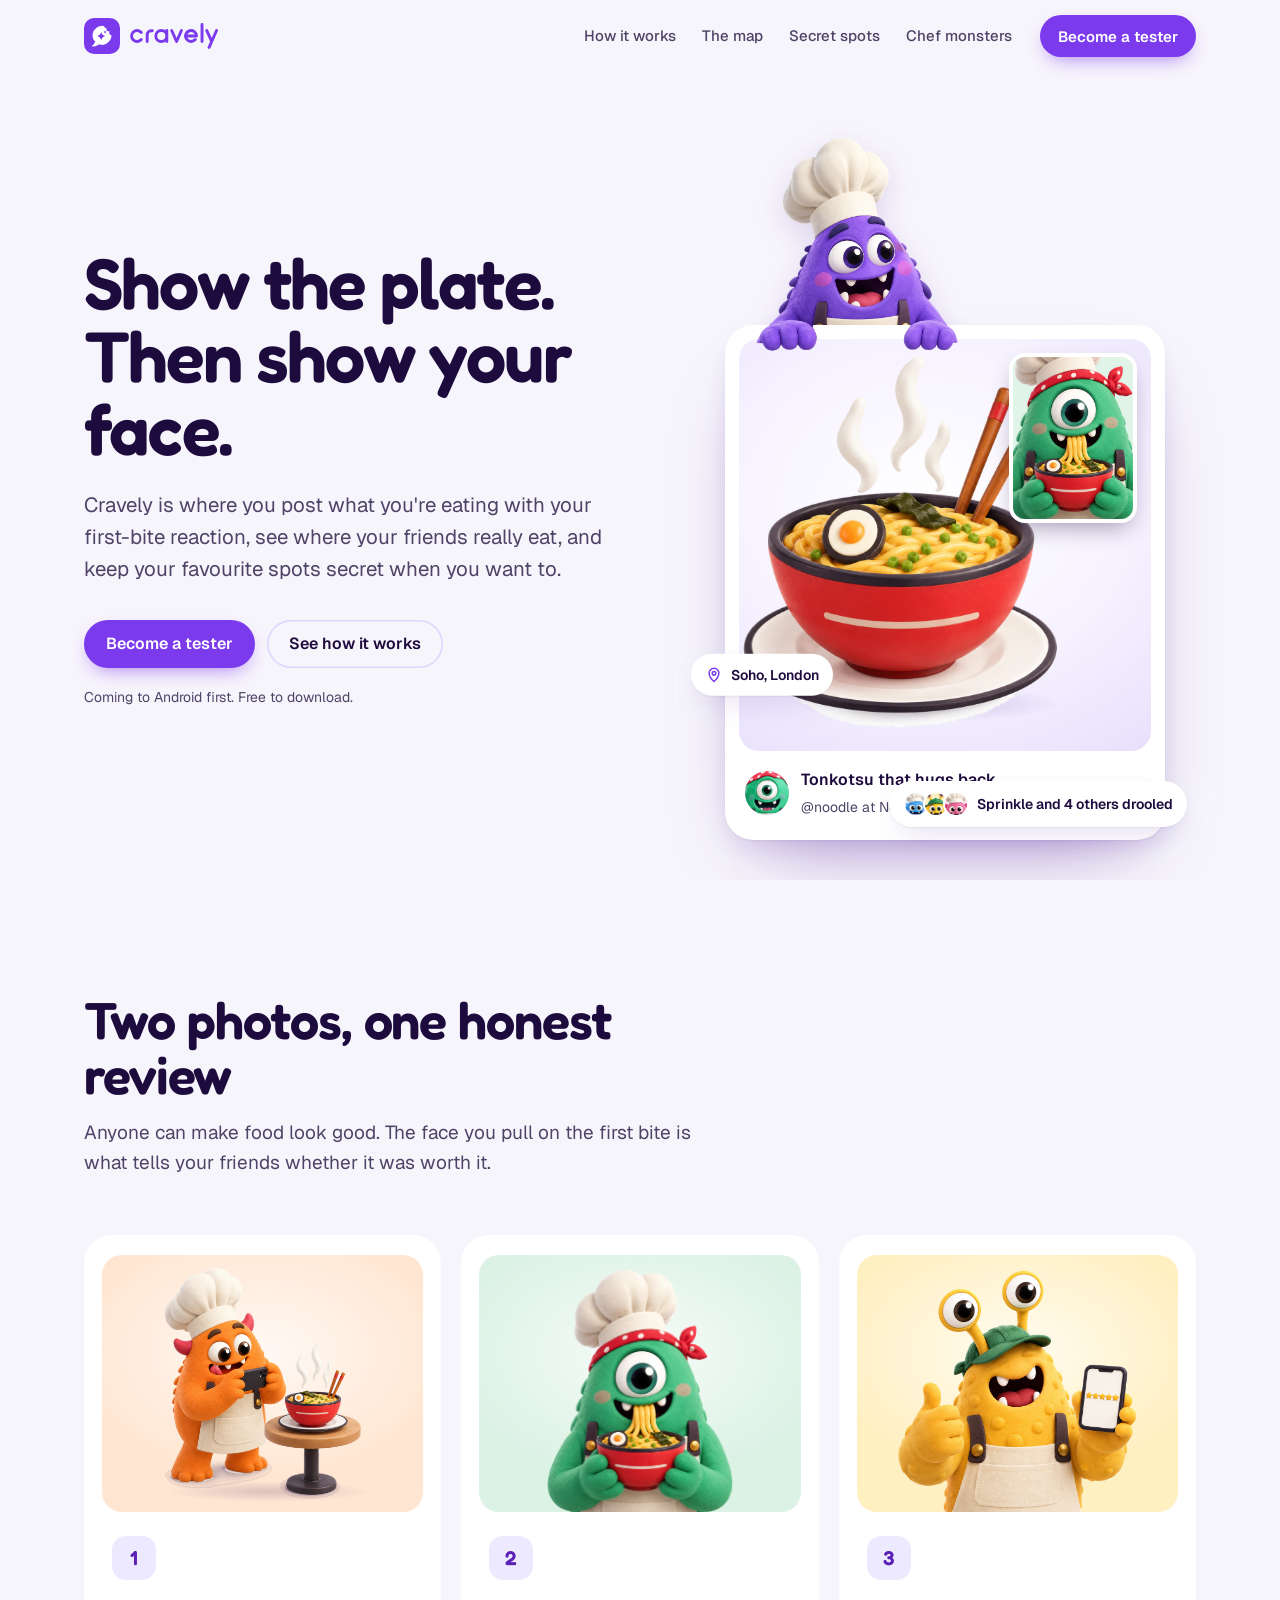
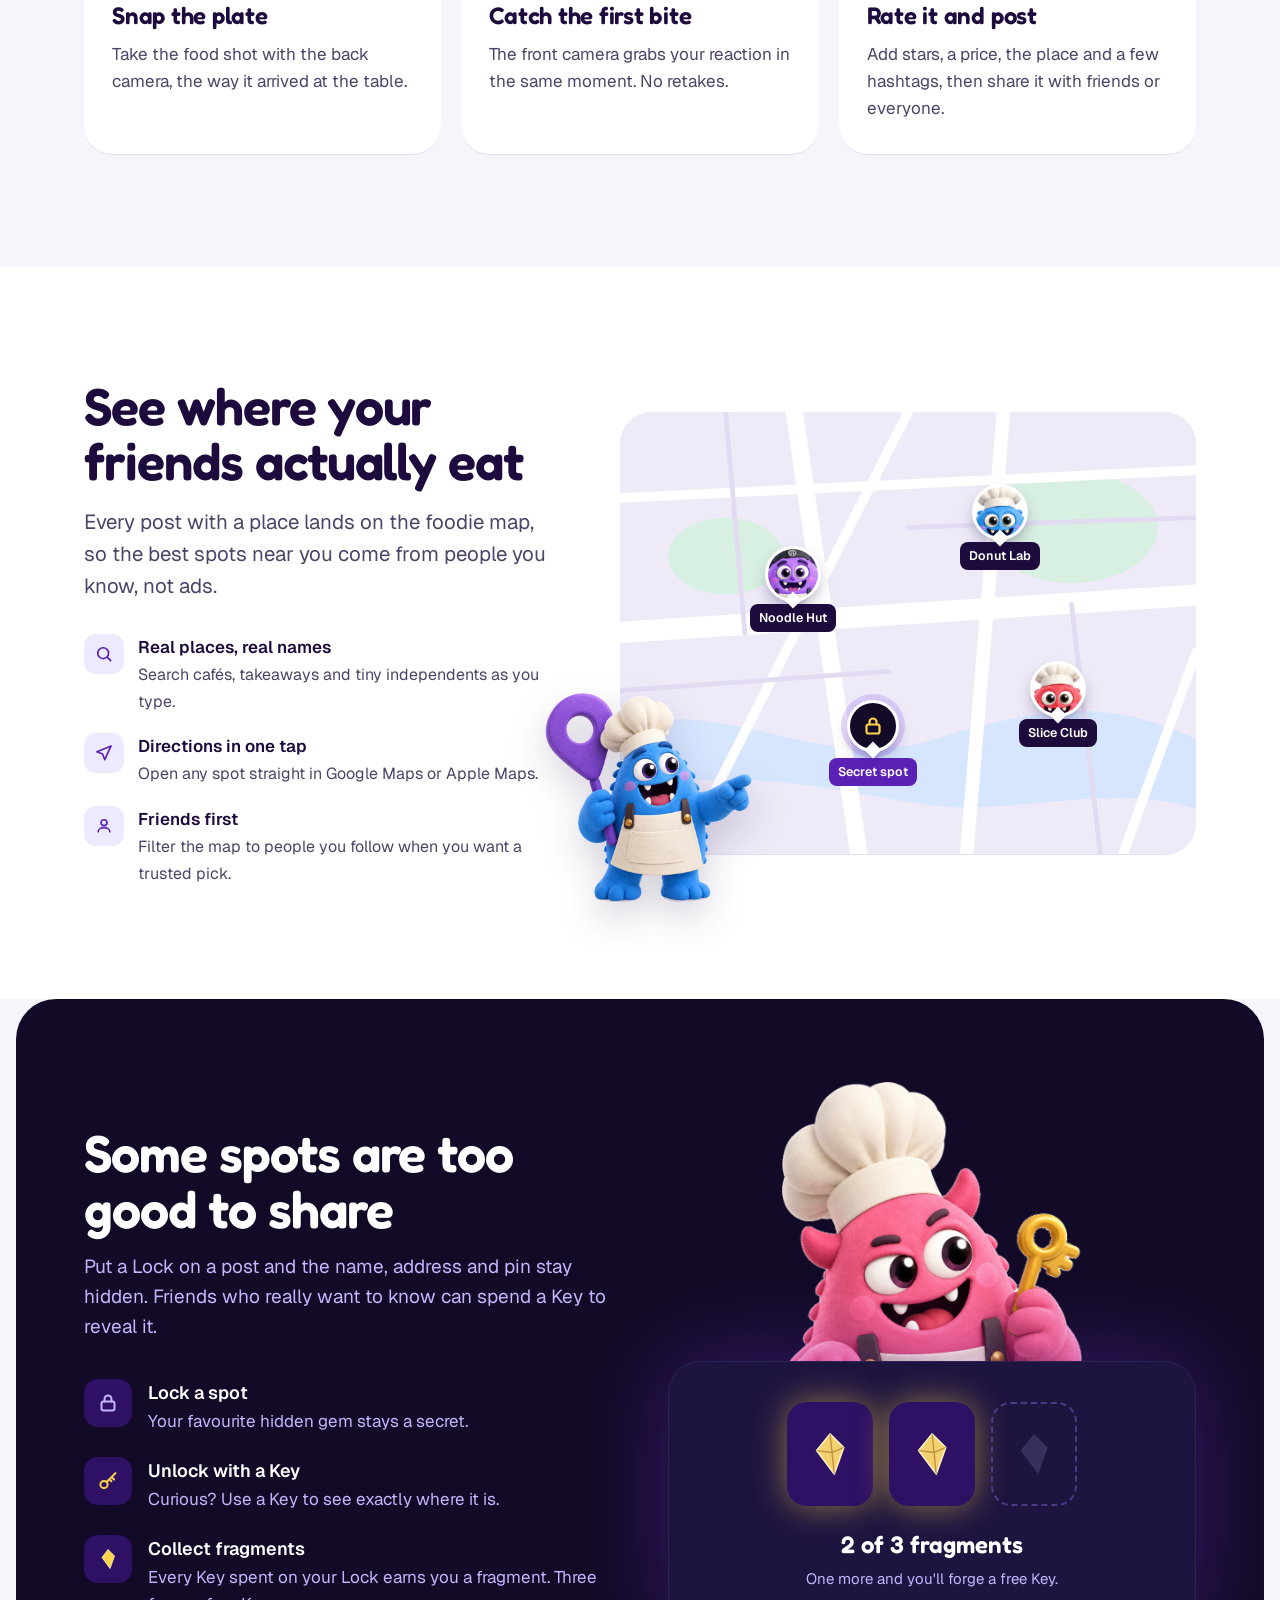
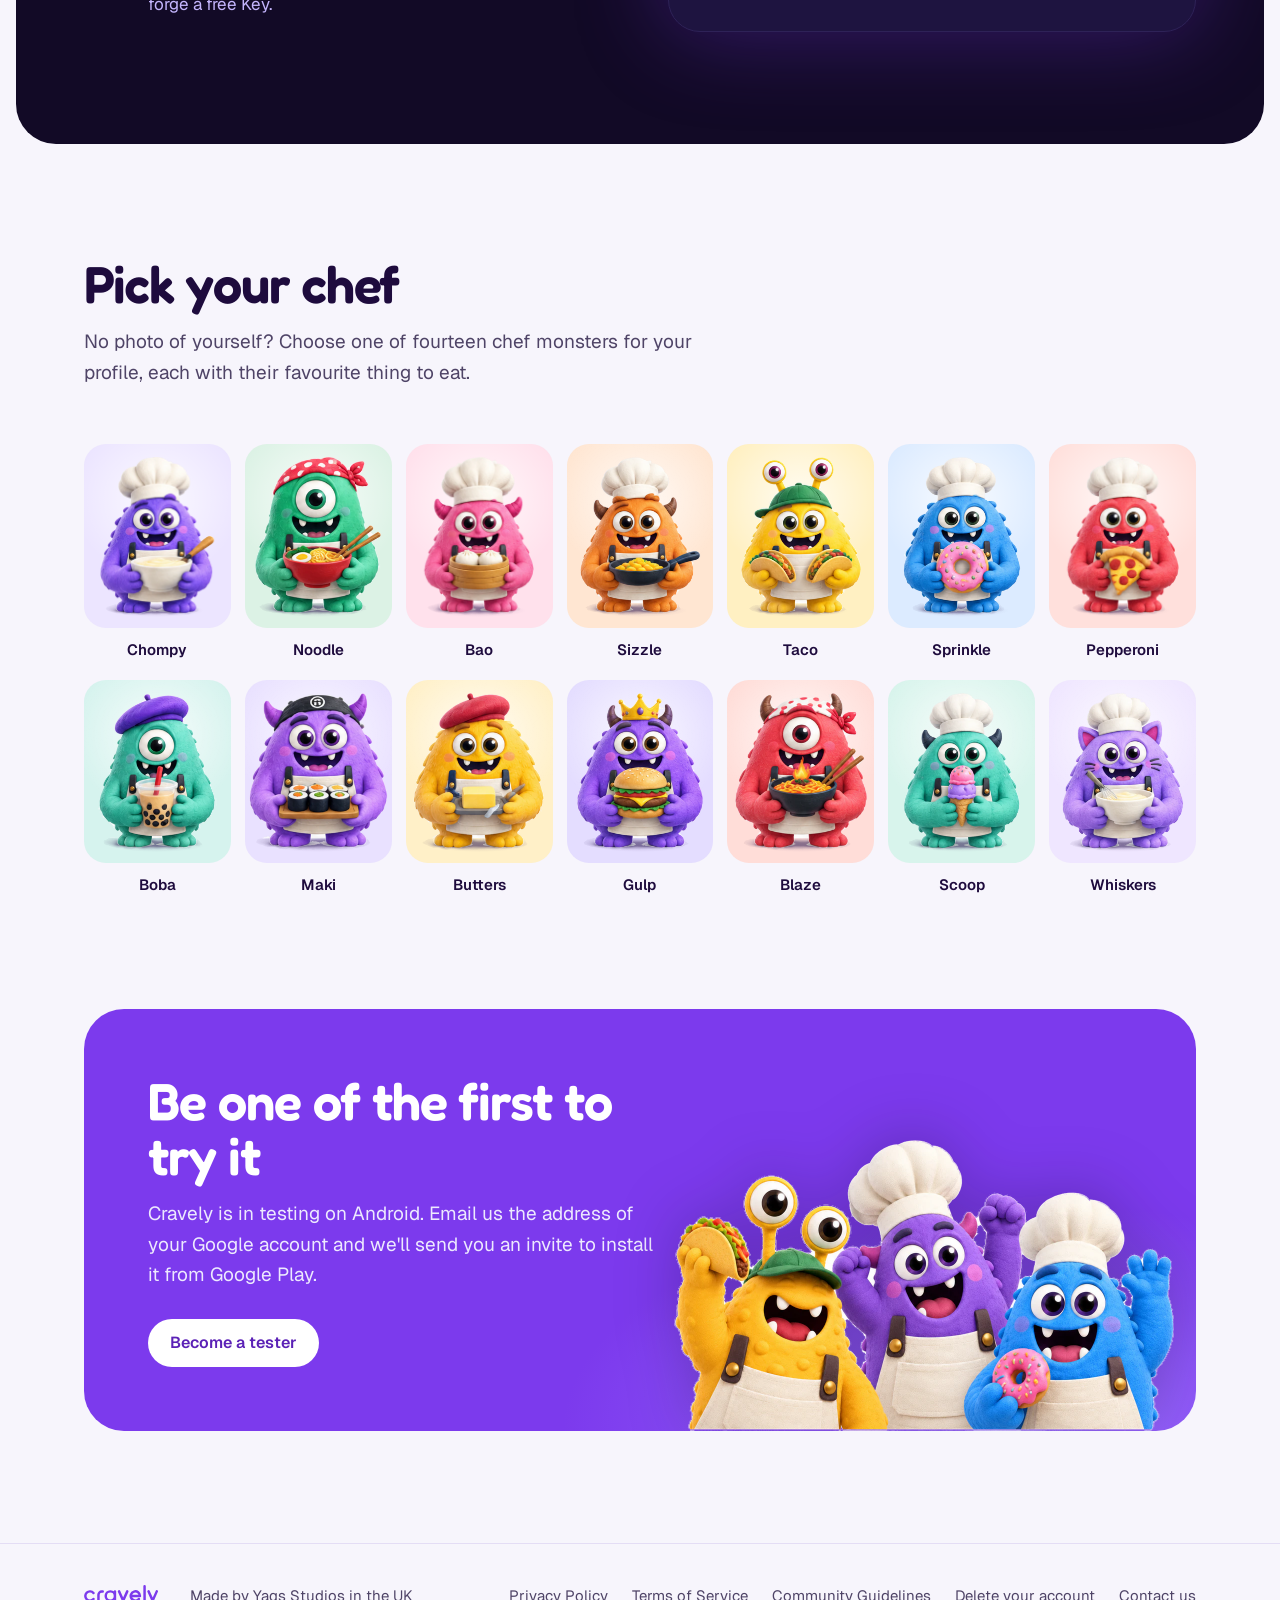
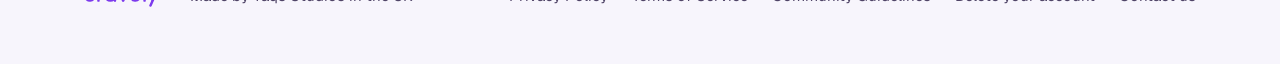
==== index.html @ cc8d902e "Add files via upload" ====
<!doctype html>
<html lang="en">
<head>
<meta charset="utf-8">
<meta name="viewport" content="width=device-width, initial-scale=1">
<title>Cravely: show the plate, then your face</title>
<meta name="description" content="Cravely is a food app for posting what you're eating with your first-bite reaction, finding where your friends really eat, and keeping your favourite spots secret.">
<meta property="og:title" content="Cravely">
<meta property="og:description" content="Show the plate. Then show your face. Coming to Android.">
<meta property="og:image" content="https://getcravely.co.uk/art/og.jpg">
<meta name="theme-color" content="#F7F5FC">
<link rel="icon" href="icon.svg" type="image/svg+xml">
<link rel="preconnect" href="https://fonts.googleapis.com">
<link rel="preconnect" href="https://fonts.gstatic.com" crossorigin>
<link rel="stylesheet" href="https://fonts.googleapis.com/css2?family=Fredoka:wght@500;600&family=Geist:wght@400;500;600&display=swap">
<link rel="stylesheet" href="site.css?v=4">
</head>
<body>
<a class="skip" href="#main">Skip to content</a>

<header class="nav" id="nav">
  <div class="wrap">
    <a class="brand" href="/" aria-label="Cravely home"><img class="mark" src="icon.svg" alt=""><img class="word" src="wordmark.svg" alt="cravely"></a>
    <nav class="nav-links" aria-label="Main">
      <a href="#how">How it works</a>
      <a href="#map">The map</a>
      <a href="#secret">Secret spots</a>
      <a href="#chefs">Chef monsters</a>
    </nav>
    <a class="btn btn-primary btn-sm" href="mailto:cravely.support@gmail.com?subject=I%20want%20to%20test%20Cravely&amp;body=Hi%2C%20I'd%20like%20to%20test%20Cravely%20on%20Android.%20My%20Google%20account%20email%20is%3A%20">Become a tester</a>
  </div>
</header>

<main id="main">
  <section class="hero">
    <div class="wrap">
      <div>
        <h1 class="hero-title"><span class="line"><span>Show the plate.</span></span><span class="line"><span>Then show your face.</span></span></h1>
        <p class="lede hero-in" style="--d:.35s">Cravely is where you post what you're eating with your first-bite reaction, see where your friends really eat, and keep your favourite spots secret when you want to.</p>
        <div class="cta-row hero-in" style="--d:.48s">
          <a class="btn btn-primary" href="mailto:cravely.support@gmail.com?subject=I%20want%20to%20test%20Cravely&amp;body=Hi%2C%20I'd%20like%20to%20test%20Cravely%20on%20Android.%20My%20Google%20account%20email%20is%3A%20">Become a tester</a>
          <a class="btn btn-quiet" href="#how">See how it works</a>
        </div>
        <p class="hero-note hero-in" style="--d:.6s">Coming to Android first. Free to download.</p>
      </div>

      <div class="post-stage">
        <div class="peek-layer back" aria-hidden="true"><img src="art/chompy-peek.webp" width="720" height="757" alt=""></div>
        <figure class="post" style="margin:0" aria-label="An example Cravely post: Noodle's bowl of ramen, with Noodle's first-bite reaction in the corner">
          <div class="post-photo">
            <img class="dish" src="art/ramen.webp" width="897" height="1068" alt="A steaming red bowl of ramen with a soft egg, scallions and chopsticks">
            <div class="reaction"><img src="art/noodle-face.webp" width="420" height="560" alt="Noodle's first-bite reaction: slurping the noodles"></div>
          </div>
          <figcaption class="post-meta">
            <span class="av" style="--tint:#E7DEFD"><img src="art/heads/noodle.webp" width="240" height="240" alt=""></span>
            <div><b>Tonkotsu that hugs back</b><span>@noodle at Noodle Hut</span></div>
            <span class="stars" aria-label="Rated 5 out of 5"><svg viewBox="0 0 24 24" aria-hidden="true"><path fill="currentColor" d="M12 3.5l2.6 5.4 5.9.8-4.3 4.1 1 5.9L12 17l-5.2 2.7 1-5.9-4.3-4.1 5.9-.8z"/></svg><svg viewBox="0 0 24 24" aria-hidden="true"><path fill="currentColor" d="M12 3.5l2.6 5.4 5.9.8-4.3 4.1 1 5.9L12 17l-5.2 2.7 1-5.9-4.3-4.1 5.9-.8z"/></svg><svg viewBox="0 0 24 24" aria-hidden="true"><path fill="currentColor" d="M12 3.5l2.6 5.4 5.9.8-4.3 4.1 1 5.9L12 17l-5.2 2.7 1-5.9-4.3-4.1 5.9-.8z"/></svg><svg viewBox="0 0 24 24" aria-hidden="true"><path fill="currentColor" d="M12 3.5l2.6 5.4 5.9.8-4.3 4.1 1 5.9L12 17l-5.2 2.7 1-5.9-4.3-4.1 5.9-.8z"/></svg><svg viewBox="0 0 24 24" aria-hidden="true"><path fill="currentColor" d="M12 3.5l2.6 5.4 5.9.8-4.3 4.1 1 5.9L12 17l-5.2 2.7 1-5.9-4.3-4.1 5.9-.8z"/></svg></span>
          </figcaption>
        </figure>
        <div class="peek-layer front" aria-hidden="true"><img src="art/chompy-hands.webp" width="720" height="757" alt=""></div>
        <span class="chip place" aria-hidden="true" data-parallax="-0.12"><svg viewBox="0 0 24 24" fill="none" stroke="currentColor" stroke-width="2" stroke-linecap="round" stroke-linejoin="round"><path d="M12 21s-6.5-5.6-6.5-11a6.5 6.5 0 0 1 13 0c0 5.4-6.5 11-6.5 11z"/><circle cx="12" cy="10" r="2.4"/></svg>Soho, London</span>
        <span class="chip reacts" aria-hidden="true" data-parallax="-0.09"><span class="dot" style="--tint:#DCEBFF"><img src="art/heads/sprinkle.webp" alt=""></span><span class="dot" style="--tint:#FFF1C9"><img src="art/heads/taco.webp" alt=""></span><span class="dot" style="--tint:#FFE1EC"><img src="art/heads/bao.webp" alt=""></span>Sprinkle and 4 others drooled</span>
      </div>
    </div>
  </section>

  <section id="how">
    <div class="wrap">
      <div class="section-head" data-reveal>
        <h2>Two photos, one honest review</h2>
        <p>Anyone can make food look good. The face you pull on the first bite is what tells your friends whether it was worth it.</p>
      </div>
      <ol class="steps" data-stagger>
        <li class="step"><div class="art fit" style="--tint:#FFE6D2"><img src="art/sizzle-photo.webp" width="760" height="892" alt="Sizzle taking a photo of a bowl of ramen on a little table" loading="lazy"></div><span class="num">1</span><h3>Snap the plate</h3><p>Take the food shot with the back camera, the way it arrived at the table.</p></li>
        <li class="step"><div class="art base" style="--tint:#DCF2E5"><img src="art/noodle-slurp.webp" width="760" height="989" alt="Noodle slurping noodles straight from the bowl" loading="lazy"></div><span class="num">2</span><h3>Catch the first bite</h3><p>The front camera grabs your reaction in the same moment. No retakes.</p></li>
        <li class="step"><div class="art base" style="--tint:#FFF0C2"><img src="art/taco-thumbs.webp" width="820" height="827" alt="Taco giving a thumbs up and holding a phone showing five stars" loading="lazy"></div><span class="num">3</span><h3>Rate it and post</h3><p>Add stars, a price, the place and a few hashtags, then share it with friends or everyone.</p></li>
      </ol>
    </div>
  </section>

  <section class="map-sec" id="map">
    <div class="wrap">
      <div>
        <h2 data-reveal>See where your friends actually eat</h2>
        <p class="lede" style="margin-top:18px" data-reveal>Every post with a place lands on the foodie map, so the best spots near you come from people you know, not ads.</p>
        <ul class="feature-list" data-stagger>
          <li><span class="ic"><svg viewBox="0 0 24 24" fill="none" stroke="currentColor" stroke-width="2" stroke-linecap="round" stroke-linejoin="round" aria-hidden="true"><circle cx="11" cy="11" r="6.5"/><path d="m20 20-4.2-4.2"/></svg></span><div><b>Real places, real names</b><span>Search cafés, takeaways and tiny independents as you type.</span></div></li>
          <li><span class="ic"><svg viewBox="0 0 24 24" fill="none" stroke="currentColor" stroke-width="2" stroke-linecap="round" stroke-linejoin="round" aria-hidden="true"><path d="M20.5 3.5 3.5 10.6l6.8 2.6 2.6 6.8z"/></svg></span><div><b>Directions in one tap</b><span>Open any spot straight in Google Maps or Apple Maps.</span></div></li>
          <li><span class="ic"><svg viewBox="0 0 24 24" fill="none" stroke="currentColor" stroke-width="2" stroke-linecap="round" stroke-linejoin="round" aria-hidden="true"><path d="M5 19c0-3 3-5 7-5s7 2 7 5"/><circle cx="12" cy="8" r="3.5"/></svg></span><div><b>Friends first</b><span>Filter the map to people you follow when you want a trusted pick.</span></div></li>
        </ul>
      </div>
      <div class="map-wrap" data-reveal="zoom">
        <img class="map-guide" src="art/sprinkle-pin.webp" width="640" height="646" alt="" aria-hidden="true" loading="lazy">
        <div class="map-card" role="img" aria-label="A map of central London with friends' food spots pinned on it, one of them locked">
        <svg class="map" viewBox="0 0 600 460" aria-hidden="true">
          <rect width="600" height="460" fill="#EEEAF8"/>
          <path d="M-20 330 C120 290 200 380 330 340 S520 300 620 350 L620 420 C520 380 420 420 330 410 S120 360 -20 400Z" fill="#D7E6FF"/>
          <ellipse cx="470" cy="120" rx="90" ry="58" fill="#D8F0E2"/>
          <ellipse cx="110" cy="150" rx="60" ry="40" fill="#D8F0E2"/>
          <g fill="none" stroke="#FFFFFF" stroke-linecap="round">
            <path d="M-10 230 L610 190" stroke-width="22"/><path d="M180 -10 L250 470" stroke-width="18"/><path d="M400 -10 L360 470" stroke-width="14"/>
            <path d="M-10 90 L610 60" stroke-width="10"/><path d="M60 470 L300 0" stroke-width="10"/><path d="M520 470 L600 250" stroke-width="10"/>
          </g>
          <g fill="none" stroke="#E2DBF2" stroke-width="5" stroke-linecap="round">
            <path d="M0 290 L280 270"/><path d="M300 120 L600 110"/><path d="M110 0 L130 230"/><path d="M470 200 L500 460"/>
          </g>
        </svg>
        <div class="pin" style="left:30%;top:44%"><img src="art/heads/maki.webp" alt=""><span class="tag">Noodle Hut</span></div>
        <div class="pin" style="left:66%;top:30%"><img src="art/heads/sprinkle.webp" alt=""><span class="tag">Donut Lab</span></div>
        <div class="pin" style="left:76%;top:70%"><img src="art/heads/pepperoni.webp" alt=""><span class="tag">Slice Club</span></div>
        <div class="pin locked" style="left:44%;top:78%"><span class="lockdot"><svg viewBox="0 0 24 24" fill="none" stroke="currentColor" stroke-width="2.2" stroke-linecap="round" stroke-linejoin="round" aria-hidden="true"><rect x="5.5" y="10.5" width="13" height="9" rx="2"/><path d="M8.5 10.5V8a3.5 3.5 0 0 1 7 0v2.5"/></svg></span><span class="tag">Secret spot</span></div>
      </div>
      </div>
    </div>
  </section>

  <section class="vault" id="secret" data-band>
    <div class="wrap">
      <div>
        <div class="section-head" style="margin-bottom:36px" data-reveal>
          <h2>Some spots are too good to share</h2>
          <p>Put a Lock on a post and the name, address and pin stay hidden. Friends who really want to know can spend a Key to reveal it.</p>
        </div>
        <ul class="vault-facts" data-stagger>
          <li><span class="ic"><svg viewBox="0 0 24 24" fill="none" stroke="currentColor" stroke-width="2" stroke-linecap="round" stroke-linejoin="round" aria-hidden="true"><rect x="5.5" y="10.5" width="13" height="9" rx="2"/><path d="M8.5 10.5V8a3.5 3.5 0 0 1 7 0v2.5"/></svg></span><div><b>Lock a spot</b><span>Your favourite hidden gem stays a secret.</span></div></li>
          <li><span class="ic key"><svg viewBox="0 0 24 24" fill="none" stroke="currentColor" stroke-width="2" stroke-linecap="round" stroke-linejoin="round" aria-hidden="true"><circle cx="8" cy="15.5" r="3.6"/><path d="M10.6 13 19.5 4.1M15.6 8l2.6 2.6M13.4 10.2l2 2"/></svg></span><div><b>Unlock with a Key</b><span>Curious? Use a Key to see exactly where it is.</span></div></li>
          <li><span class="ic key"><svg viewBox="0 0 24 24" aria-hidden="true"><path d="M12 2.5 18.5 9 14 21.5 6 10.5Z" fill="#FCD34D" stroke="#FFF3C4" stroke-width=".8"/></svg></span><div><b>Collect fragments</b><span>Every Key spent on your Lock earns you a fragment. Three forge a free Key.</span></div></li>
        </ul>
      </div>
      <div class="forge-wrap" data-reveal="zoom">
        <img class="forge-peek" src="art/bao-key.webp" width="680" height="691" alt="" aria-hidden="true" loading="lazy">
        <div class="forge" aria-label="Key forge: two of three fragments collected">
        <div class="shards" aria-hidden="true">
          <span class="shard on"><svg viewBox="0 0 24 24"><path d="M12 1.5 19.2 8.6 14.2 22.5 5 10.2Z" fill="#F4D06F" stroke="#FFF3C4" stroke-width=".8" stroke-linejoin="round"/><path d="M12 1.5 13.1 11.2 14.2 22.5M5 10.2l8.1 1 6.1-2.6" fill="none" stroke="rgba(120,72,10,.45)" stroke-width=".7"/></svg></span>
          <span class="shard on"><svg viewBox="0 0 24 24"><path d="M12 1.5 19.2 8.6 14.2 22.5 5 10.2Z" fill="#F4D06F" stroke="#FFF3C4" stroke-width=".8" stroke-linejoin="round"/><path d="M12 1.5 13.1 11.2 14.2 22.5M5 10.2l8.1 1 6.1-2.6" fill="none" stroke="rgba(120,72,10,.45)" stroke-width=".7"/></svg></span>
          <span class="shard"><svg viewBox="0 0 24 24" style="opacity:.25"><path d="M12 1.5 19.2 8.6 14.2 22.5 5 10.2Z" fill="#8B7FB0"/></svg></span>
        </div>
        <b>2 of 3 fragments</b>
        <small>One more and you'll forge a free Key.</small>
      </div>
      </div>
    </div>
  </section>

  <section id="chefs">
    <div class="wrap">
      <div class="section-head" data-reveal>
        <h2>Pick your chef</h2>
        <p>No photo of yourself? Choose one of fourteen chef monsters for your profile, each with their favourite thing to eat.</p>
      </div>
      <ul class="cast" data-stagger="pop">
        <li><figure><div class="stage" style="--tint:#ECE5FF"><img src="art/chefs/chompy.webp" alt="Chompy holding a bowl of batter" loading="lazy" width="460" height="639"></div><figcaption>Chompy</figcaption></figure></li>
        <li><figure><div class="stage" style="--tint:#DCF2E5"><img src="art/chefs/noodle.webp" alt="Noodle holding a bowl of ramen" loading="lazy" width="460" height="576"></div><figcaption>Noodle</figcaption></figure></li>
        <li><figure><div class="stage" style="--tint:#FFE1EC"><img src="art/chefs/bao.webp" alt="Bao holding a steamer of bao buns" loading="lazy" width="460" height="658"></div><figcaption>Bao</figcaption></figure></li>
        <li><figure><div class="stage" style="--tint:#FFE6D2"><img src="art/chefs/sizzle.webp" alt="Sizzle holding a frying pan" loading="lazy" width="460" height="606"></div><figcaption>Sizzle</figcaption></figure></li>
        <li><figure><div class="stage" style="--tint:#FFF0C2"><img src="art/chefs/taco.webp" alt="Taco holding two tacos" loading="lazy" width="460" height="605"></div><figcaption>Taco</figcaption></figure></li>
        <li><figure><div class="stage" style="--tint:#DCEBFF"><img src="art/chefs/sprinkle.webp" alt="Sprinkle holding a doughnut" loading="lazy" width="460" height="619"></div><figcaption>Sprinkle</figcaption></figure></li>
        <li><figure><div class="stage" style="--tint:#FFE0DC"><img src="art/chefs/pepperoni.webp" alt="Pepperoni holding a slice of pizza" loading="lazy" width="460" height="646"></div><figcaption>Pepperoni</figcaption></figure></li>
        <li><figure><div class="stage" style="--tint:#D6F3EE"><img src="art/chefs/boba.webp" alt="Boba holding a bubble tea" loading="lazy" width="460" height="614"></div><figcaption>Boba</figcaption></figure></li>
        <li><figure><div class="stage" style="--tint:#E9E1FF"><img src="art/chefs/maki.webp" alt="Maki holding a board of sushi" loading="lazy" width="460" height="528"></div><figcaption>Maki</figcaption></figure></li>
        <li><figure><div class="stage" style="--tint:#FFF0C8"><img src="art/chefs/butters.webp" alt="Butters holding a tray of butter" loading="lazy" width="460" height="553"></div><figcaption>Butters</figcaption></figure></li>
        <li><figure><div class="stage" style="--tint:#E4DDFF"><img src="art/chefs/gulp.webp" alt="Gulp holding a burger" loading="lazy" width="460" height="577"></div><figcaption>Gulp</figcaption></figure></li>
        <li><figure><div class="stage" style="--tint:#FFDDD8"><img src="art/chefs/blaze.webp" alt="Blaze holding a bowl of spicy noodles" loading="lazy" width="460" height="551"></div><figcaption>Blaze</figcaption></figure></li>
        <li><figure><div class="stage" style="--tint:#D8F4EC"><img src="art/chefs/scoop.webp" alt="Scoop holding an ice cream cone" loading="lazy" width="460" height="624"></div><figcaption>Scoop</figcaption></figure></li>
        <li><figure><div class="stage" style="--tint:#EFE6FF"><img src="art/chefs/whisky.webp" alt="Whiskers holding a bowl and a whisk" loading="lazy" width="460" height="599"></div><figcaption>Whiskers</figcaption></figure></li>
      </ul>
    </div>
  </section>

  <div class="join">
    <div class="wrap">
      <div class="join-card" data-reveal>
        <div>
          <h2>Be one of the first to try it</h2>
          <p>Cravely is in testing on Android. Email us the address of your Google account and we'll send you an invite to install it from Google Play.</p>
          <div class="cta-row">
            <a class="btn btn-primary" href="mailto:cravely.support@gmail.com?subject=I%20want%20to%20test%20Cravely&amp;body=Hi%2C%20I'd%20like%20to%20test%20Cravely%20on%20Android.%20My%20Google%20account%20email%20is%3A%20">Become a tester</a>
          </div>
        </div>
        <img class="join-crowd" src="art/trio.webp" width="1000" height="582" alt="" aria-hidden="true" loading="lazy">
      </div>
    </div>
  </div>
</main>

<footer class="foot">
  <div class="wrap">
    <a class="brand" href="/" aria-label="Cravely home" style="margin-right:0"><img class="word" src="wordmark.svg" alt="cravely"></a>
    <span>Made by Yaqs Studios in the UK</span>
    <nav aria-label="Legal and contact">
      <a href="privacy">Privacy Policy</a>
      <a href="terms">Terms of Service</a>
      <a href="guidelines">Community Guidelines</a>
      <a href="delete-account">Delete your account</a>
      <a href="mailto:cravely.support@gmail.com">Contact us</a>
    </nav>
  </div>
</footer>
<script src="motion.js?v=4" defer></script>
</body>
</html>
---- site.css ----
/* Cravely website: shared styles for the home page and the legal pages */
:root{
  --ink:#1E0B3D;        /* plum ink: all text */
  --ink-2:#4F4467;      /* secondary text */
  --grape:#7C3AED;      /* primary actions */
  --grape-deep:#5B21B6; /* hover, links */
  --lavender:#EDE9FE;   /* soft surfaces */
  --lavender-2:#DDD6FE;
  --mist:#F7F5FC;       /* page */
  --white:#FFFFFF;
  --night:#120A26;      /* the vault band */
  --night-card:#1E1440;
  --night-line:#2E2257;
  --night-soft:#C4B5FD;
  --honey:#FCD34D;      /* Keys and fragments only */
  --line:#E4DDF5;
  --r-lg:28px; --r-md:18px; --r-sm:12px;
  --display:"Fredoka",ui-rounded,"Segoe UI Rounded",system-ui,sans-serif;
  --text:"Geist",ui-sans-serif,system-ui,-apple-system,"Segoe UI",sans-serif;
  --shadow:0 1px 2px rgba(30,11,61,.06),0 12px 32px -12px rgba(76,29,149,.22);
}
*{box-sizing:border-box}
html{scroll-behavior:smooth}
@media (prefers-reduced-motion:reduce){html{scroll-behavior:auto}*,*::before,*::after{animation:none!important;transition:none!important}}
body{margin:0;background:var(--mist);color:var(--ink);font:400 17px/1.6 var(--text);-webkit-font-smoothing:antialiased;text-rendering:optimizeLegibility}
img{max-width:100%;display:block}
a{color:var(--grape-deep);text-underline-offset:3px}
a:hover{color:var(--grape)}
:focus-visible{outline:3px solid var(--grape);outline-offset:3px;border-radius:6px}
.wrap{max-width:1160px;margin:0 auto;padding:0 24px}
.skip{position:absolute;left:-999px;top:8px;background:var(--white);padding:10px 14px;border-radius:10px;z-index:50}
.skip:focus{left:12px}

/* ---------- header ---------- */
.nav{position:sticky;top:0;z-index:30;background:rgba(247,245,252,.86);backdrop-filter:saturate(1.4) blur(14px);-webkit-backdrop-filter:saturate(1.4) blur(14px);border-bottom:1px solid transparent;transition:border-color .2s}
.nav.scrolled{border-bottom-color:var(--line)}
.nav .wrap{display:flex;align-items:center;gap:28px;height:72px}
.brand{display:flex;align-items:center;gap:10px;text-decoration:none;margin-right:auto}
.brand img.mark{width:36px;height:36px;border-radius:10px}
.brand img.word{height:26px;width:auto}
.nav-links{display:flex;gap:26px}
.nav-links a{color:var(--ink-2);text-decoration:none;font-weight:500;font-size:15px}
.nav-links a:hover{color:var(--ink)}

/* ---------- buttons ---------- */
.btn{display:inline-flex;align-items:center;justify-content:center;gap:8px;min-height:48px;padding:0 22px;border-radius:999px;font:600 16px/1 var(--text);text-decoration:none;border:0;cursor:pointer;transition:background-color .15s,transform .15s,box-shadow .15s}
.btn-primary{background:var(--grape);color:var(--white);box-shadow:0 8px 20px -8px rgba(124,58,237,.7)}
.btn-primary:hover{background:var(--grape-deep);color:var(--white);transform:translateY(-1px)}
.btn-quiet{background:transparent;color:var(--ink);box-shadow:inset 0 0 0 1.5px var(--lavender-2)}
.btn-quiet:hover{background:var(--lavender);color:var(--ink)}
.btn-sm{min-height:42px;padding:0 18px;font-size:15px}
.btn svg{width:18px;height:18px}

/* ---------- type ---------- */
h1,h2,h3{font-family:var(--display);font-weight:600;letter-spacing:-.01em;margin:0;color:var(--ink)}
h1{font-size:clamp(44px,6.4vw,80px);line-height:1.02;letter-spacing:-.025em}
h2{font-size:clamp(32px,4.2vw,52px);line-height:1.06;letter-spacing:-.02em}
h3{font-size:24px;line-height:1.2}
.lede{font-size:clamp(18px,1.6vw,21px);line-height:1.55;color:var(--ink-2);max-width:34em;margin:0}
section{padding:112px 0}
.section-head{max-width:640px;margin-bottom:56px}
.section-head p{margin:16px 0 0;color:var(--ink-2);font-size:19px}

/* ---------- hero ---------- */
.hero{padding:56px 0 40px;overflow:hidden}
.hero .wrap{display:grid;grid-template-columns:1.05fr .95fr;gap:56px;align-items:center}
.hero h1{font-size:clamp(42px,5.6vw,74px)}
.hero .lede{margin-top:24px}
.cta-row{display:flex;flex-wrap:wrap;gap:12px;margin-top:36px}
.hero-note{margin-top:18px;font-size:14px;color:var(--ink-2)}

/* the post: the plate, with the first-bite reaction inset */
.post-stage{--peek-top:clamp(150px,19vw,196px);position:relative;justify-self:center;width:min(440px,100%);padding-top:var(--peek-top);animation:rise .9s cubic-bezier(.2,.8,.2,1) both}
/* Chompy hides behind the post and holds its top edge: his body sits under the card, his fingers on top of it */
.peek-layer{position:absolute;left:7%;top:0;width:46%;height:calc(var(--peek-top) + 26px);pointer-events:none}
.peek-layer img{position:absolute;left:0;bottom:0;width:100%;height:auto}
.peek-layer.back{z-index:0}
.peek-layer.back img{filter:drop-shadow(0 10px 14px rgba(76,29,149,.14));animation:peek .9s .35s cubic-bezier(.3,1.4,.5,1) both}
.peek-layer.front{z-index:2}
.peek-layer.front img{animation:grip .3s 1.05s ease-out both}
@keyframes grip{from{opacity:0;transform:translateY(-8px)}to{opacity:1;transform:none}}
.post{position:relative;z-index:1;animation:none!important;background:var(--white);border-radius:var(--r-lg);padding:14px;box-shadow:var(--shadow),0 40px 80px -40px rgba(76,29,149,.45);animation:rise .9s cubic-bezier(.2,.8,.2,1) both}
.post-photo{position:relative;border-radius:20px;overflow:hidden;aspect-ratio:1/1;background:radial-gradient(90% 75% at 46% 40%,#FFFFFF 0%,#F6F2FF 55%,#E8E0FC 100%)}
.post-photo::after{content:"";position:absolute;left:14%;right:22%;bottom:7%;height:9%;border-radius:50%;background:radial-gradient(closest-side,rgba(76,29,149,.22),rgba(76,29,149,0));z-index:0}
.post-photo .dish{position:absolute;z-index:1;left:39%;bottom:5%;height:91%;width:auto;transform:translateX(-50%)}
@keyframes peek{from{transform:translateY(55%);opacity:0}to{transform:none;opacity:1}}
.reaction{position:absolute;top:14px;right:14px;width:31%;aspect-ratio:3/4;border-radius:16px;overflow:hidden;border:4px solid var(--white);box-shadow:0 10px 24px -8px rgba(30,11,61,.45);animation:pop .55s .55s cubic-bezier(.3,1.5,.5,1) both;background:#DFF6EA}
.reaction{z-index:2}
.reaction img{width:100%;height:100%;object-fit:cover;object-position:50% 0}
.post-meta{display:flex;align-items:center;gap:12px;padding:16px 6px 6px}
.post-meta .av{width:44px;height:44px;border-radius:50%;flex:none;overflow:hidden;background:var(--tint,#EDE9FE)}
.post-meta .av img{width:100%;height:100%;object-fit:cover}
.post-meta b{display:block;font-size:16px;font-weight:600}
.post-meta span{font-size:14px;color:var(--ink-2)}
.post-meta .stars{margin-left:auto;display:flex;gap:2px;color:var(--grape)}
.post-meta .stars svg{width:16px;height:16px}
.chip{position:absolute;z-index:3;display:inline-flex;align-items:center;gap:8px;padding:10px 14px;border-radius:999px;background:var(--white);box-shadow:var(--shadow);font-weight:600;font-size:14px;white-space:nowrap;animation:pop .5s cubic-bezier(.3,1.5,.5,1) both}
.chip svg{width:18px;height:18px}
.chip.place{left:-34px;bottom:118px;animation-delay:.8s}
.chip.place svg{color:var(--grape)}
.chip.reacts{right:-22px;bottom:-18px;animation-delay:1s}
.chip.reacts .dot{width:26px;height:26px;border-radius:50%;margin-left:-14px;border:2px solid var(--white);overflow:hidden;background:var(--tint,#EDE9FE)}
.chip.reacts .dot img{width:100%;height:100%;object-fit:cover}
.chip.reacts .dot:first-child{margin-left:0}
@keyframes rise{from{opacity:0;transform:translateY(28px) rotate(-1.5deg)}to{opacity:1;transform:none}}
@keyframes pop{from{opacity:0;transform:scale(.7)}to{opacity:1;transform:none}}

/* ---------- how it works (a real sequence, so it's numbered) ---------- */
.steps{display:grid;grid-template-columns:repeat(3,minmax(0,1fr));gap:20px;counter-reset:step;list-style:none;margin:0;padding:0}
.step{background:var(--white);border-radius:var(--r-lg);padding:30px 28px 32px;box-shadow:0 1px 0 var(--line)}
.step .num{display:inline-grid;place-items:center;width:44px;height:44px;border-radius:14px;background:var(--lavender);color:var(--grape-deep);font:600 20px var(--display);margin-bottom:22px}
.step h3{margin-bottom:10px}
.step p{margin:0;color:var(--ink-2)}
.step .art{position:relative;margin:-10px -10px 24px;aspect-ratio:5/4;border-radius:20px;background:radial-gradient(85% 70% at 50% 38%,rgba(255,255,255,.75),rgba(255,255,255,0) 70%),var(--tint,var(--lavender));overflow:hidden}
.step .art img{position:absolute;left:50%;bottom:0;width:auto;transform:translateX(-50%);transform-origin:50% 100%}
.step .art.fit img{bottom:5%;height:90%}
.step .art.fit::before{content:"";position:absolute;left:20%;right:16%;bottom:4%;height:8%;border-radius:50%;background:radial-gradient(closest-side,rgba(60,25,90,.18),rgba(60,25,90,0))}
.step .art.base img{height:94%}

/* ---------- map ---------- */
.map-sec{background:var(--white)}
.map-sec .wrap{display:grid;grid-template-columns:.9fr 1.1fr;gap:64px;align-items:center}
.map-wrap{position:relative}
.map-guide{position:absolute;z-index:2;width:36%;height:auto;left:-13%;bottom:-11%;filter:drop-shadow(0 16px 18px rgba(30,11,61,.18));pointer-events:none}
.map-card{position:relative;border-radius:32px;overflow:hidden;background:#EEEAF8;box-shadow:0 1px 0 var(--line)}
.map-card svg.map{display:block;width:100%;height:auto}
.pin{position:absolute;transform:translate(-50%,-100%);display:flex;flex-direction:column;align-items:center}
.pin img{width:56px;height:56px;border-radius:50%;object-fit:cover;background:var(--white);border:3px solid var(--white);box-shadow:0 8px 18px -6px rgba(30,11,61,.5)}
.pin::after{content:"";width:12px;height:12px;background:var(--white);transform:rotate(45deg);margin-top:-8px;box-shadow:3px 3px 6px -2px rgba(30,11,61,.25)}
.pin .tag{position:absolute;top:58px;white-space:nowrap;background:var(--ink);color:var(--white);font-size:12.5px;font-weight:600;padding:4px 9px;border-radius:8px}
.feature-list{list-style:none;margin:32px 0 0;padding:0;display:grid;gap:18px}
.feature-list li{display:grid;grid-template-columns:40px 1fr;gap:14px;align-items:start}
.feature-list .ic{width:40px;height:40px;border-radius:12px;background:var(--lavender);color:var(--grape-deep);display:grid;place-items:center}
.feature-list .ic svg{width:20px;height:20px}
.feature-list b{display:block;font-weight:600}
.feature-list span{color:var(--ink-2);font-size:16px}

/* ---------- secret spots: the night vault ---------- */
.vault{background:var(--night);color:var(--white);border-radius:40px;margin:0 16px;position:relative;overflow:hidden}
.vault h2,.vault h3{color:var(--white)}
.vault .section-head p{color:var(--night-soft)}
.vault .wrap{display:grid;grid-template-columns:1fr 1fr;gap:56px;align-items:center}
.forge-wrap{position:relative;margin-top:clamp(170px,22vw,250px)}
.forge-peek{position:absolute;z-index:0;left:50%;bottom:calc(100% - 26px);width:min(300px,64%);height:auto;transform:translateX(-50%);pointer-events:none}
.forge{position:relative;z-index:1;background:var(--night-card);border:1px solid var(--night-line);border-radius:32px;padding:40px 28px;text-align:center;box-shadow:0 0 90px rgba(124,58,237,.35)}
.shards{display:flex;justify-content:center;gap:16px;margin-bottom:24px}
.shard{width:86px;height:104px;border-radius:20px;display:grid;place-items:center;border:2px dashed #4C3A85}
.shard svg{width:46px;height:46px}
.shard.on{border:0;background:#2E1065;box-shadow:0 0 32px rgba(252,211,77,.5)}
.forge b{display:block;font:600 24px var(--display)}
.forge small{display:block;margin-top:8px;color:var(--night-soft);font-size:15px}
.vault-facts{list-style:none;margin:0;padding:0;display:grid;gap:22px}
.vault-facts li{display:grid;grid-template-columns:48px 1fr;gap:16px}
.vault-facts .ic{width:48px;height:48px;border-radius:14px;background:#2E1065;display:grid;place-items:center;color:var(--night-soft)}
.vault-facts .ic.key{color:var(--honey)}
.vault-facts .ic svg{width:24px;height:24px}
.vault-facts b{display:block;font-size:18px;font-weight:600}
.vault-facts span{color:var(--night-soft)}

/* ---------- chef monsters ---------- */
.cast{display:grid;grid-template-columns:repeat(7,minmax(0,1fr));gap:18px 14px;list-style:none;margin:0;padding:0}
.cast li{text-align:center}
.cast figure{margin:0}
.cast .stage{position:relative;aspect-ratio:4/5;border-radius:22px;background:radial-gradient(80% 60% at 50% 30%,rgba(255,255,255,.8),rgba(255,255,255,0) 72%),var(--tint);overflow:hidden}
.cast .stage::after{content:"";position:absolute;left:18%;right:18%;bottom:6%;height:7%;border-radius:50%;background:radial-gradient(closest-side,rgba(60,25,90,.16),rgba(60,25,90,0))}
.cast .stage img{position:absolute;z-index:1;left:50%;bottom:7%;height:86%;width:auto;max-width:94%;object-fit:contain;object-position:50% 100%;transform:translateX(-50%);transform-origin:50% 100%;transition:transform .3s cubic-bezier(.3,1.6,.5,1)}
.cast li:hover .stage img{transform:translateX(-50%) translateY(-5px) rotate(-3deg)}
.cast figcaption{margin-top:10px;font-size:15px;font-weight:600;color:var(--ink)}

/* ---------- tester call to action ---------- */
.join{padding:0 0 112px}
.join-card{background:radial-gradient(70% 90% at 85% 100%,#9A6BFF 0%,rgba(154,107,255,0) 60%),var(--grape);color:var(--white);border-radius:40px;padding:64px;display:grid;grid-template-columns:1.1fr .9fr;gap:40px;align-items:center;position:relative;overflow:hidden}
.join-card h2{color:var(--white)}
.join-card p{color:#EDE9FE;font-size:19px;margin:16px 0 0;max-width:30em}
.join-card .btn-primary{background:var(--white);color:var(--grape-deep);box-shadow:none}
.join-card .btn-primary:hover{background:var(--lavender);color:var(--grape-deep)}
.join-card .cta-row{margin-top:28px}
.join-card{min-height:340px}
.join-crowd{position:absolute;right:2%;bottom:0;width:min(46%,500px);height:auto;filter:drop-shadow(0 -6px 30px rgba(18,10,38,.25));transform-origin:50% 100%;transition:transform .5s var(--ease-spring,ease)}

/* ---------- footer ---------- */
.foot{border-top:1px solid var(--line);padding:40px 0 56px;font-size:15px;color:var(--ink-2)}
.foot .wrap{display:flex;flex-wrap:wrap;gap:20px 32px;align-items:center}
.foot nav{display:flex;flex-wrap:wrap;gap:12px 24px;margin-left:auto}
.foot a{color:var(--ink-2);text-decoration:none}
.foot a:hover{color:var(--ink);text-decoration:underline}
.foot .brand img.word{height:22px}

/* ---------- legal pages ---------- */
.doc{padding:56px 0 96px}
.doc .wrap{display:grid;grid-template-columns:240px minmax(0,1fr);gap:64px;align-items:start}
.doc aside{position:sticky;top:104px;display:grid;gap:4px}
.doc aside a{display:block;padding:10px 14px;border-radius:12px;color:var(--ink-2);text-decoration:none;font-weight:500}
.doc aside a:hover{background:var(--lavender);color:var(--ink)}
.doc aside a[aria-current="page"]{background:var(--white);color:var(--ink);box-shadow:0 1px 0 var(--line)}
.doc article{background:var(--white);border-radius:var(--r-lg);padding:56px 64px;box-shadow:0 1px 0 var(--line);max-width:760px}
.doc article h1{font-size:clamp(36px,4.4vw,52px);margin-bottom:12px}
.doc .meta{color:var(--ink-2);font-size:15px;margin:0 0 36px;padding-bottom:28px;border-bottom:1px solid var(--line)}
.doc article h2{font-size:24px;line-height:1.25;margin:40px 0 10px;letter-spacing:-.01em}
.doc article p,.doc article li{color:#2E2246;line-height:1.7}
.doc article ul,.doc article ol{padding-left:22px}
.doc article li{margin:6px 0}

/* ---------- responsive ---------- */
@media (max-width:980px){
  section{padding:88px 0}
  .hero .wrap,.map-sec .wrap,.vault .wrap{grid-template-columns:1fr;gap:48px}
  .hero{padding-top:32px}
  .post-stage{width:min(400px,86%)}
  .steps{grid-template-columns:1fr;max-width:560px}
  .cast{grid-template-columns:repeat(5,minmax(0,1fr))}
  .steps .step{display:grid}
  .join-card{grid-template-columns:1fr;padding:48px 36px 0}
  .join-crowd{position:relative;right:auto;width:min(520px,100%);margin:28px auto 0}
  .map-guide{width:30%;left:-4%;bottom:-14%}
  .doc .wrap{grid-template-columns:1fr;gap:20px}
  .doc aside{position:static;display:flex;flex-wrap:wrap;gap:6px}
  .doc aside a{padding:8px 12px;font-size:14px}
}
@media (max-width:720px){
  .nav-links{display:none}
  .wrap{padding:0 18px}
  section{padding:72px 0}
  .section-head{margin-bottom:36px}
  .vault{margin:0 8px;border-radius:28px}
  .chip.place{left:-10px}
  .chip.reacts{right:-6px}
  .cast{grid-template-columns:repeat(3,minmax(0,1fr));gap:16px 12px}
  .join-card{padding:40px 24px 0;border-radius:28px}
  .map-guide{width:34%;left:-2%;bottom:-16%}
  .map-sec .wrap{gap:56px}
  .doc article{padding:32px 22px}
  .foot nav{margin-left:0}
}
.pin.locked .lockdot{width:52px;height:52px;border-radius:50%;border:3px solid var(--white);background:var(--night);color:var(--honey);display:grid;place-items:center;box-shadow:0 0 0 6px rgba(124,58,237,.18),0 8px 18px -6px rgba(30,11,61,.5)}
.pin.locked .lockdot svg{width:24px;height:24px}
.pin.locked .tag{background:var(--grape-deep)}
@media (max-width:720px){
  .chip.place{left:-6px;top:auto;bottom:96px}
  .post-meta .stars{display:none}
  .chip.reacts{font-size:13px}
}

/* =====================================================================
   Motion. Everything below only moves things that are already on the page;
   reveals are gated on .motion (set by motion.js) so the page reads fine
   without JavaScript, and the reduced-motion rule at the top stills it all.
   ===================================================================== */
:root{--ease-out:cubic-bezier(.2,.8,.2,1);--ease-spring:cubic-bezier(.3,1.5,.5,1)}
section[id]{scroll-margin-top:68px}

/* header: compacts as you scroll, underline follows the section you're in */
/* the header keeps one height: resizing it while scrolling made the page jump back and forth */
.nav-links a{position:relative;transition:color .2s}
.nav-links a::after{content:"";position:absolute;left:0;right:0;bottom:-7px;height:2px;border-radius:2px;background:var(--grape);transform:scaleX(0);transform-origin:left;transition:transform .35s var(--ease-out)}
.nav-links a:hover::after,.nav-links a[aria-current]::after{transform:scaleX(1)}
.nav-links a[aria-current]{color:var(--ink)}
.brand .mark{transition:transform .5s var(--ease-spring)}
.brand:hover .mark{transform:rotate(-8deg) scale(1.06)}

/* buttons: a small lift, and a press you can feel */
.btn-primary:hover{box-shadow:0 14px 28px -10px rgba(124,58,237,.75)}
.btn:active{transform:scale(.97)}
.btn-quiet:hover{transform:translateY(-1px)}

/* hero: the headline rises line by line, then the words beneath it */
.hero-title .line{display:block;overflow:hidden;padding-bottom:.08em;margin-bottom:-.08em}
.hero-title .line>span{display:inline-block;animation:lineup .95s var(--ease-out) both}
.hero-title .line:nth-child(2)>span{animation-delay:.12s}
.hero-in{animation:fadeup .8s var(--ease-out) both;animation-delay:var(--d,0s)}
@keyframes lineup{from{transform:translateY(105%)}to{transform:none}}
@keyframes fadeup{from{opacity:0;transform:translateY(14px)}to{opacity:1;transform:none}}
[data-parallax]{translate:0 var(--py,0px)}
.post-photo .dish{transition:transform 1.2s var(--ease-out)}
.post:hover .post-photo .dish{transform:translateX(-50%) scale(1.03)}
.reaction{transition:transform .4s var(--ease-spring)}
.post:hover .reaction{transform:rotate(3deg) scale(1.04)}

/* scroll reveals */
.motion [data-reveal]{opacity:0;transform:translateY(24px);transition:opacity .8s var(--ease-out),transform .9s var(--ease-out)}
.motion [data-reveal="zoom"]{transform:translateY(18px) scale(.965)}
.motion [data-reveal].in{opacity:1;transform:none}
.motion [data-stagger]>*{opacity:0;transform:translateY(20px);transition:opacity .7s var(--ease-out),transform .8s var(--ease-out),box-shadow .45s var(--ease-out);transition-delay:calc(var(--i,0) * 90ms)}
.motion [data-stagger].done>*{transition-delay:0s}
.motion [data-stagger="pop"]>*{transform:translateY(14px) scale(.88);transition-timing-function:var(--ease-out),var(--ease-spring);transition-delay:calc(var(--i,0) * 45ms)}
.motion [data-stagger].in>*{opacity:1;transform:none}

/* how it works: cards lift, pictures lean in */
.step{transition:transform .45s var(--ease-out),box-shadow .45s var(--ease-out)}
.step .art img{transition:transform .7s var(--ease-out)}
.step:hover{transform:translateY(-4px);box-shadow:0 1px 0 var(--line),0 24px 40px -24px rgba(76,29,149,.35)}
.step:hover .art img{transform:translateX(-50%) scale(1.045)}

/* the map: pins drop in once it's on screen */
.pin img,.pin .lockdot{transition:transform .35s var(--ease-spring)}
.pin:hover img,.pin:hover .lockdot{transform:scale(1.1)}
.motion .map-wrap .pin{opacity:0;translate:0 -18px;transition:opacity .45s var(--ease-out),translate .6s var(--ease-spring)}
.motion .map-wrap.in .pin{opacity:1;translate:0 0}
.motion .map-wrap.in .pin:nth-of-type(1){transition-delay:.35s}
.motion .map-wrap.in .pin:nth-of-type(2){transition-delay:.5s}
.motion .map-wrap.in .pin:nth-of-type(3){transition-delay:.65s}
.motion .map-wrap.in .pin:nth-of-type(4){transition-delay:.85s}
.pin.locked .lockdot{animation:lockglow 3.2s ease-in-out infinite}
@keyframes lockglow{50%{box-shadow:0 0 0 10px rgba(124,58,237,.12),0 8px 18px -6px rgba(30,11,61,.5)}}

/* secret spots: the band settles into place, then the shards light one by one */
.motion .vault{transform:scale(.975);transition:transform 1.1s var(--ease-out),border-radius 1.1s var(--ease-out);border-radius:64px}
.motion .vault.in{transform:none;border-radius:40px}
.shard svg{transition:opacity .6s var(--ease-out),transform .7s var(--ease-spring)}
.shard.on{transition:box-shadow .8s var(--ease-out),background-color .6s}
.motion .forge-wrap:not(.in) .shard.on{box-shadow:none;background:#1E1440}
.motion .forge-wrap:not(.in) .shard.on svg{opacity:.15;transform:scale(.7) rotate(-12deg)}
.motion .forge-wrap.in .shard.on:nth-child(1),.motion .forge-wrap.in .shard.on:nth-child(1) svg{transition-delay:.45s}
.motion .forge-wrap.in .shard.on:nth-child(2),.motion .forge-wrap.in .shard.on:nth-child(2) svg{transition-delay:.85s}
.shard.on svg{animation:shimmer 4s ease-in-out 2s infinite}
@keyframes shimmer{50%{filter:drop-shadow(0 0 8px rgba(252,211,77,.9))}}

/* tester panel monsters lean towards you on hover */
.join-card:hover .join-crowd{transform:translateY(-6px)}

/* legal pages: the side menu marks the page you're on with a slide */
.doc aside a{transition:background-color .2s,color .2s,transform .25s var(--ease-out)}
.doc aside a:hover{transform:translateX(3px)}

/* phones: shorter distances, fewer moving layers */
@media (max-width:720px){
  .motion [data-reveal],.motion [data-stagger]>*{transform:translateY(14px)}
  [data-parallax]{translate:none}
  .motion .vault{transform:none;border-radius:28px}
}
@media (hover:none){
  .step:hover,.post:hover .reaction,.join-card:hover .join-crowd{transform:none}
  .step:hover .art img,.post:hover .post-photo .dish{transform:translateX(-50%)}
}

/* how it works: purpose-drawn scenes fill the card's picture area */
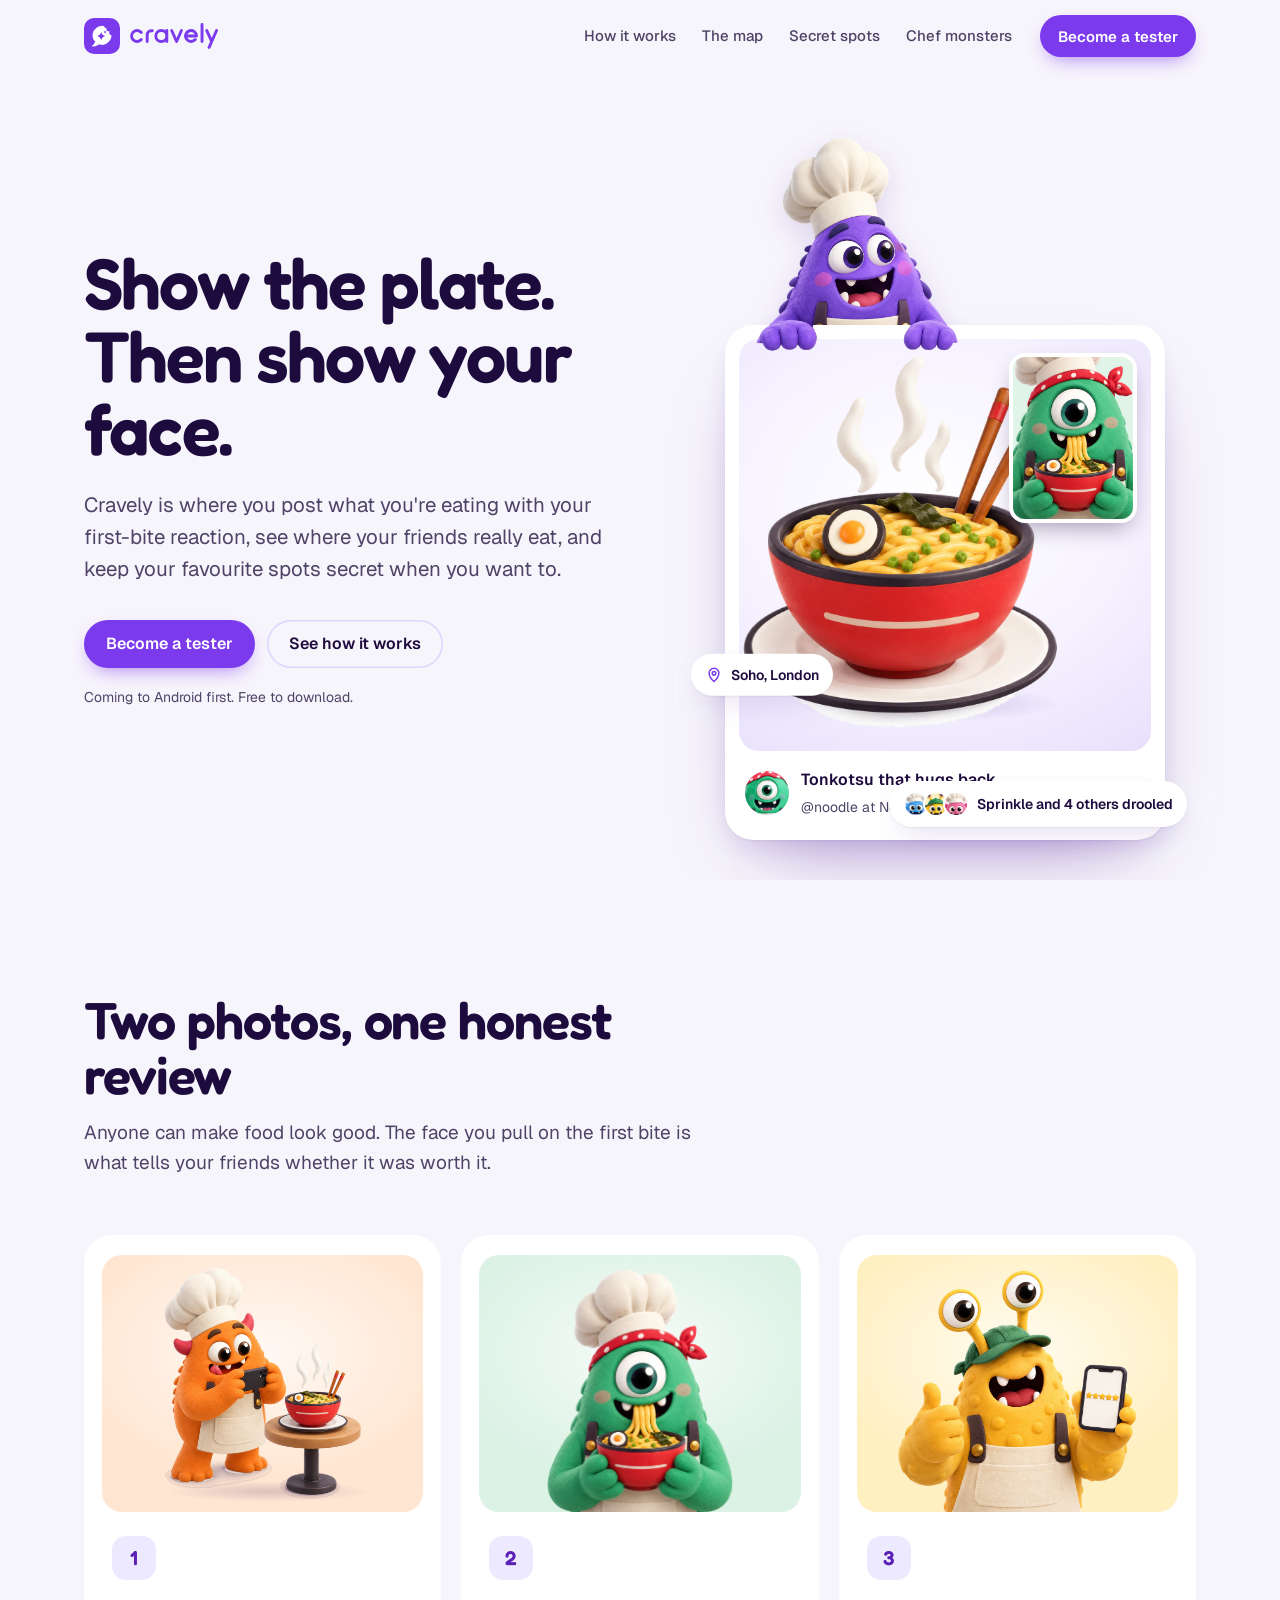
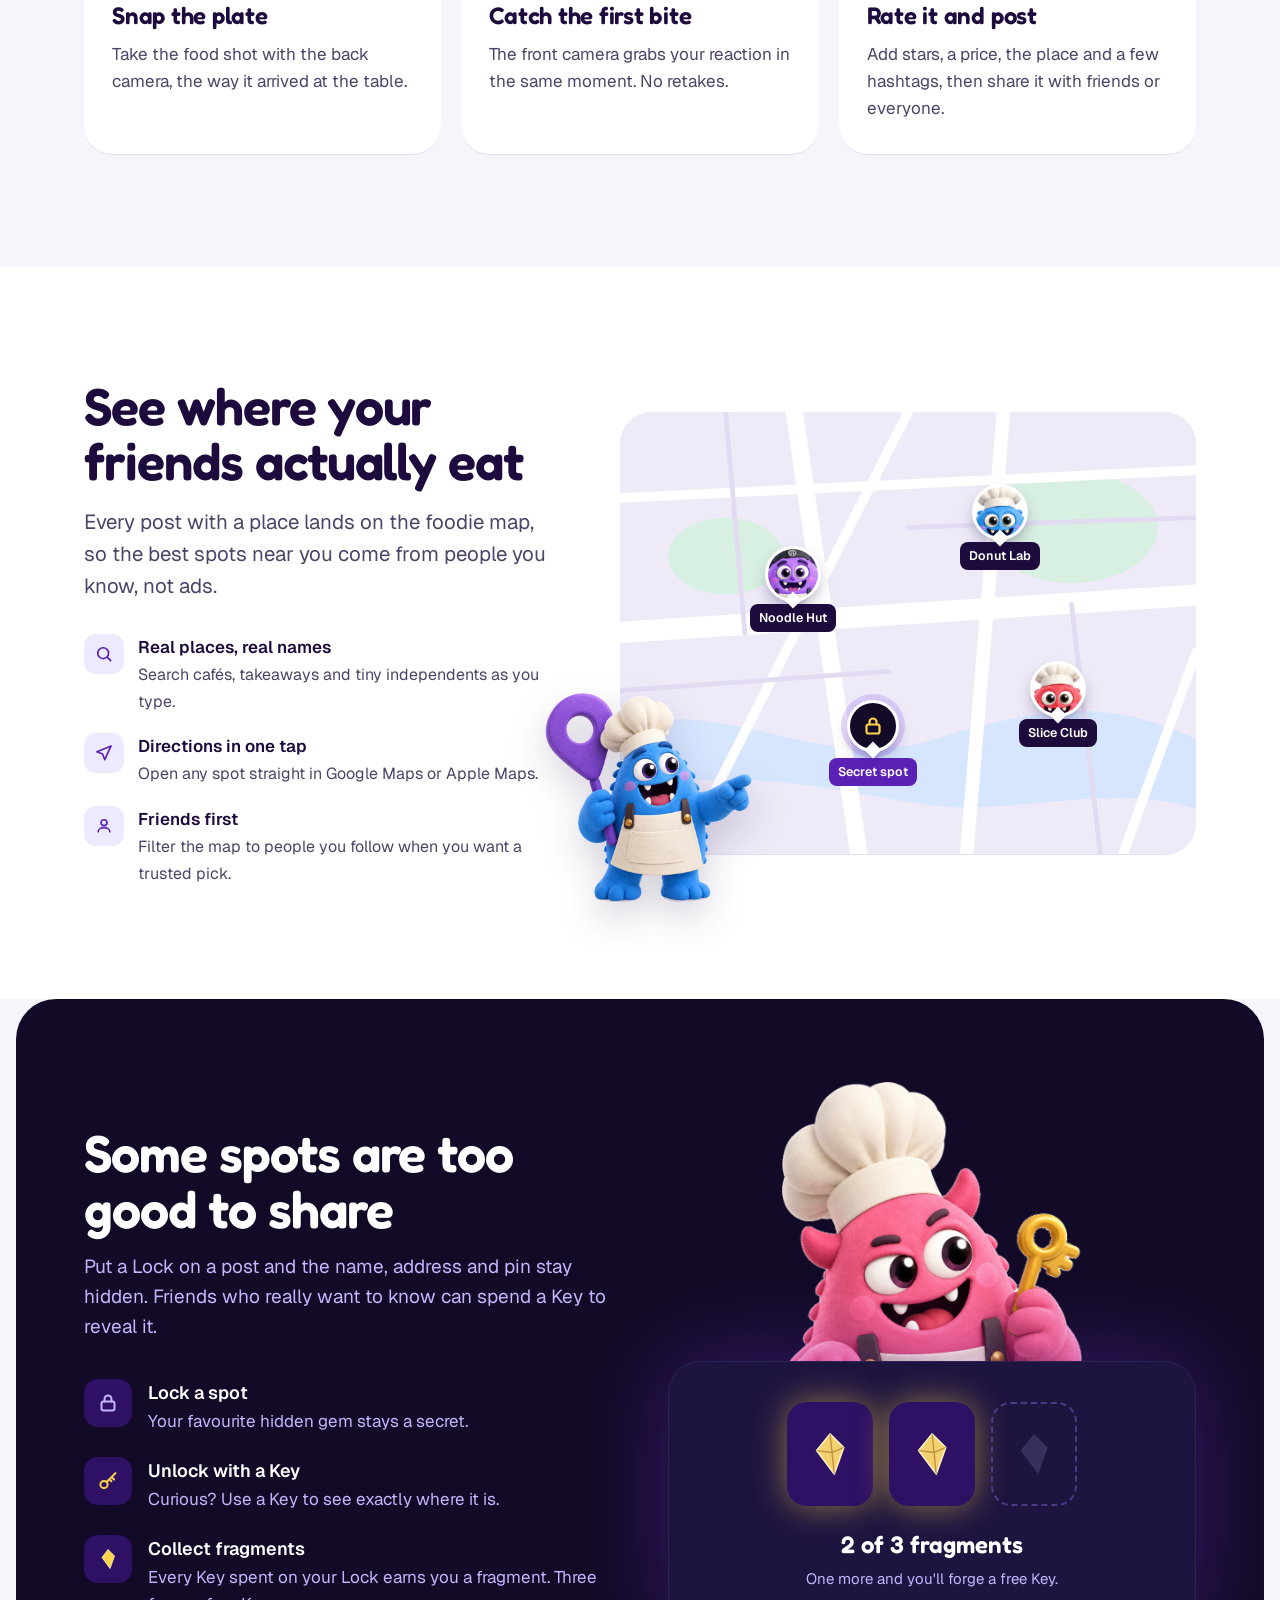
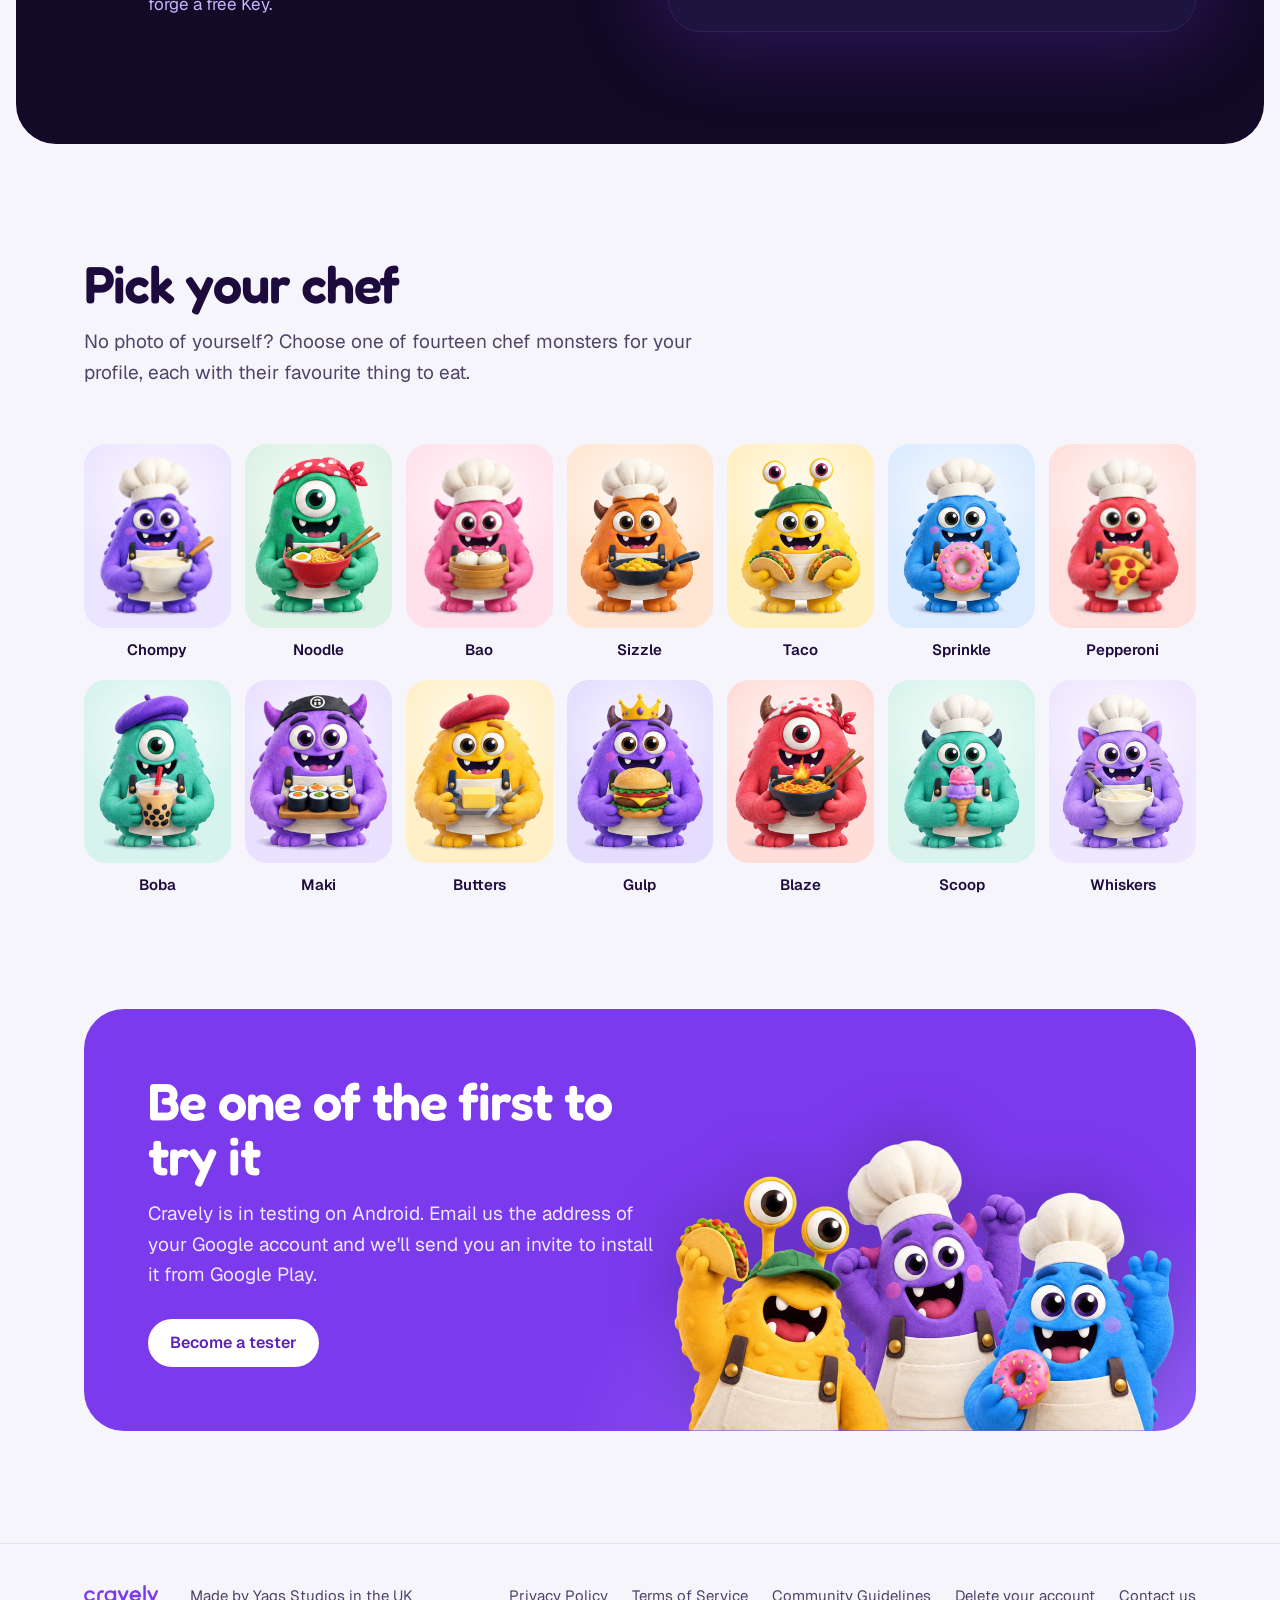
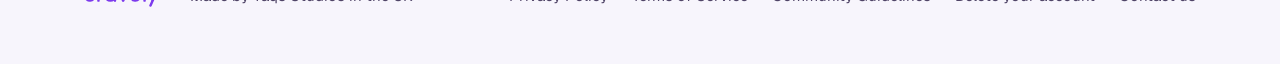
==== commit d84af422: "Add files via upload" ====
--- a/index.html
+++ b/index.html
@@ -13,7 +13,7 @@
 <link rel="preconnect" href="https://fonts.googleapis.com">
 <link rel="preconnect" href="https://fonts.gstatic.com" crossorigin>
 <link rel="stylesheet" href="https://fonts.googleapis.com/css2?family=Fredoka:wght@500;600&family=Geist:wght@400;500;600&display=swap">
-<link rel="stylesheet" href="site.css?v=4">
+<link rel="stylesheet" href="site.css?v=5">
 </head>
 <body>
 <a class="skip" href="#main">Skip to content</a>
@@ -177,7 +177,7 @@
             <a class="btn btn-primary" href="mailto:cravely.support@gmail.com?subject=I%20want%20to%20test%20Cravely&amp;body=Hi%2C%20I'd%20like%20to%20test%20Cravely%20on%20Android.%20My%20Google%20account%20email%20is%3A%20">Become a tester</a>
           </div>
         </div>
-        <img class="join-crowd" src="art/trio.webp" width="1000" height="582" alt="" aria-hidden="true" loading="lazy">
+        <img class="join-crowd" src="art/trio.webp" width="1000" height="581" alt="" aria-hidden="true" loading="lazy">
       </div>
     </div>
   </div>
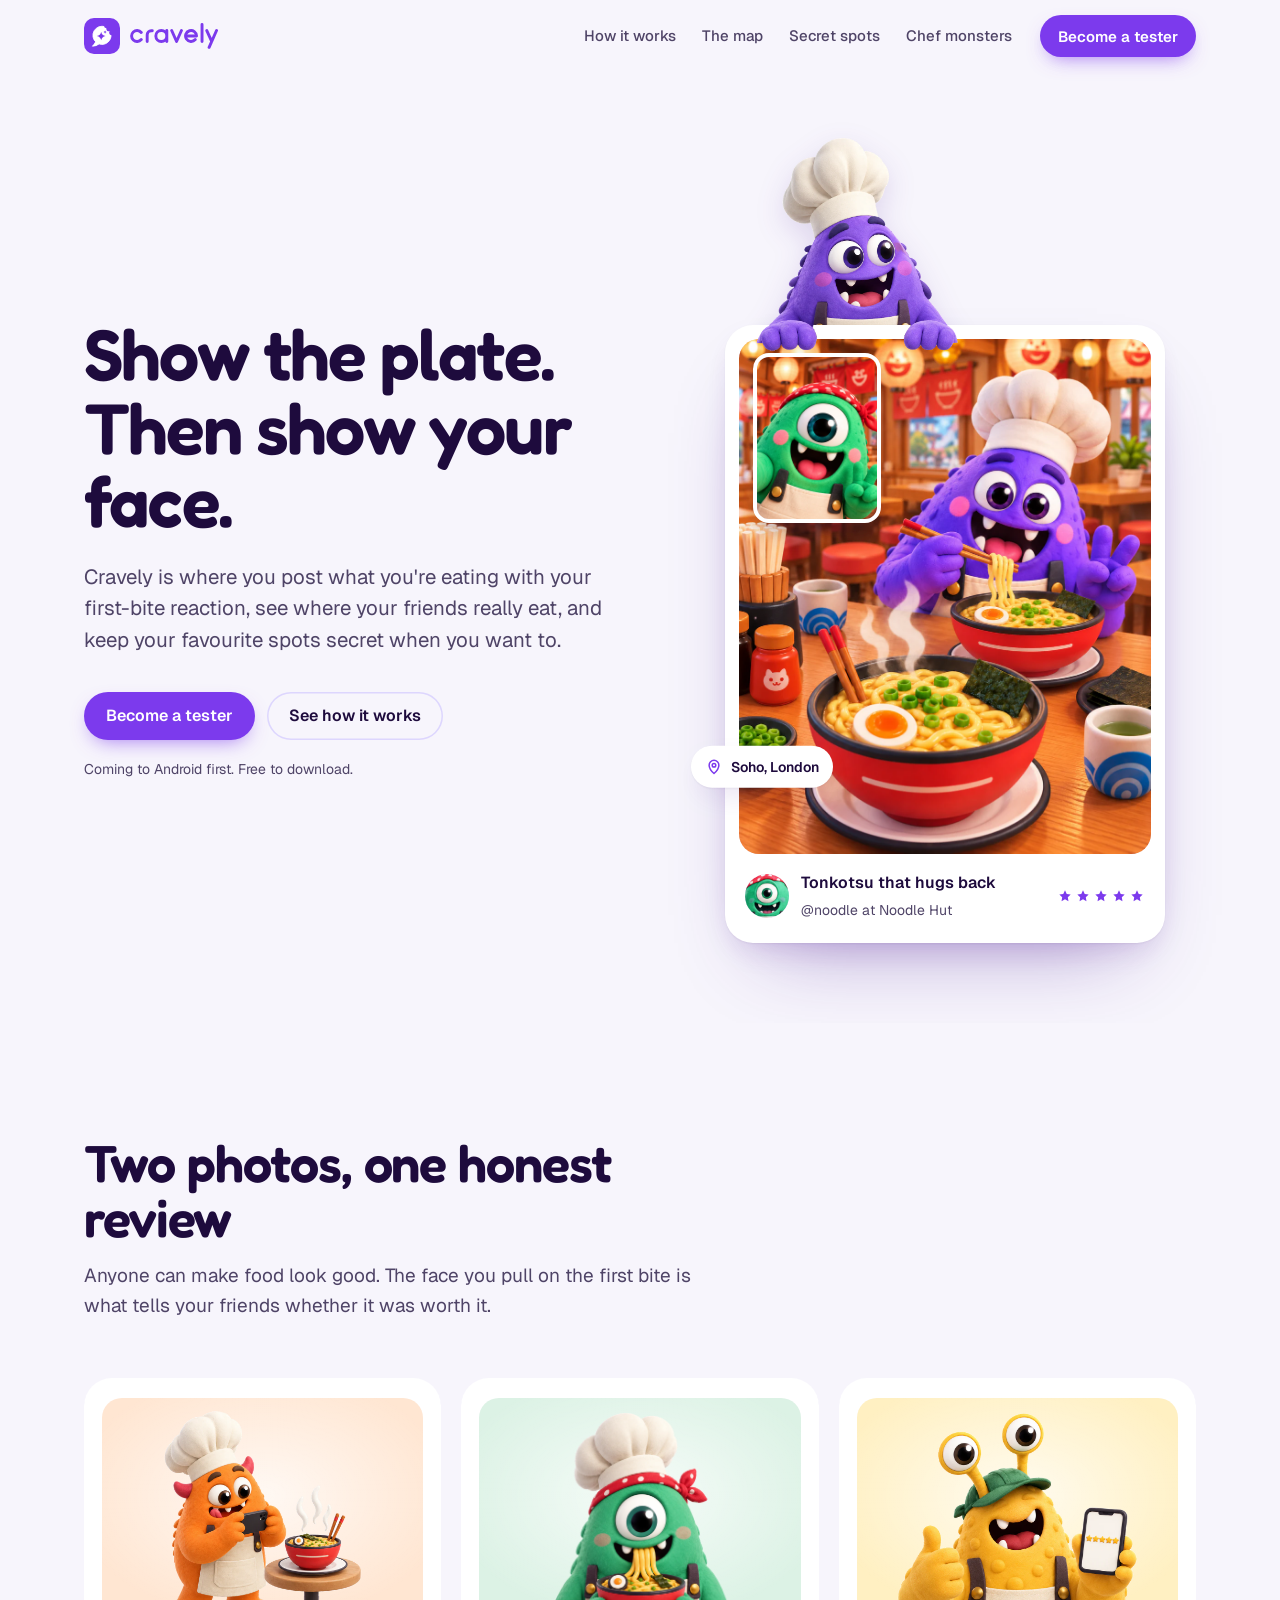
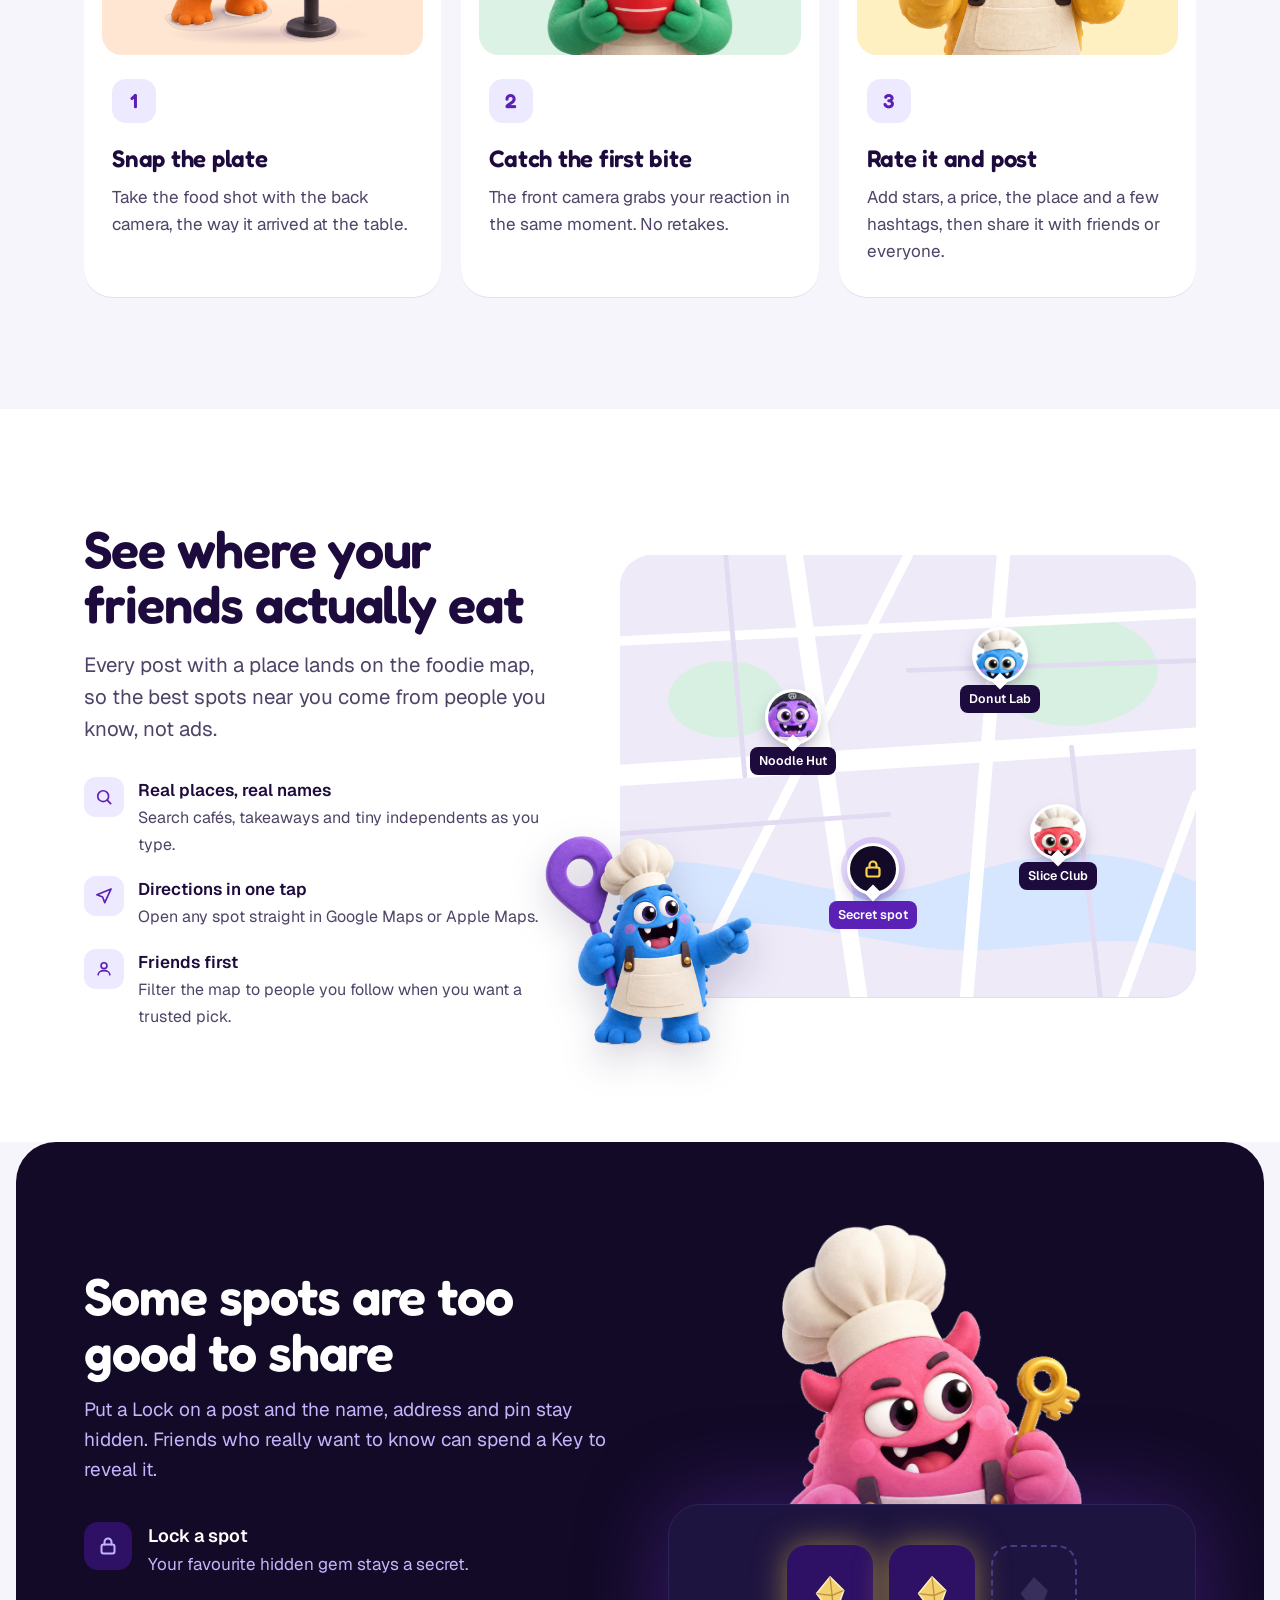
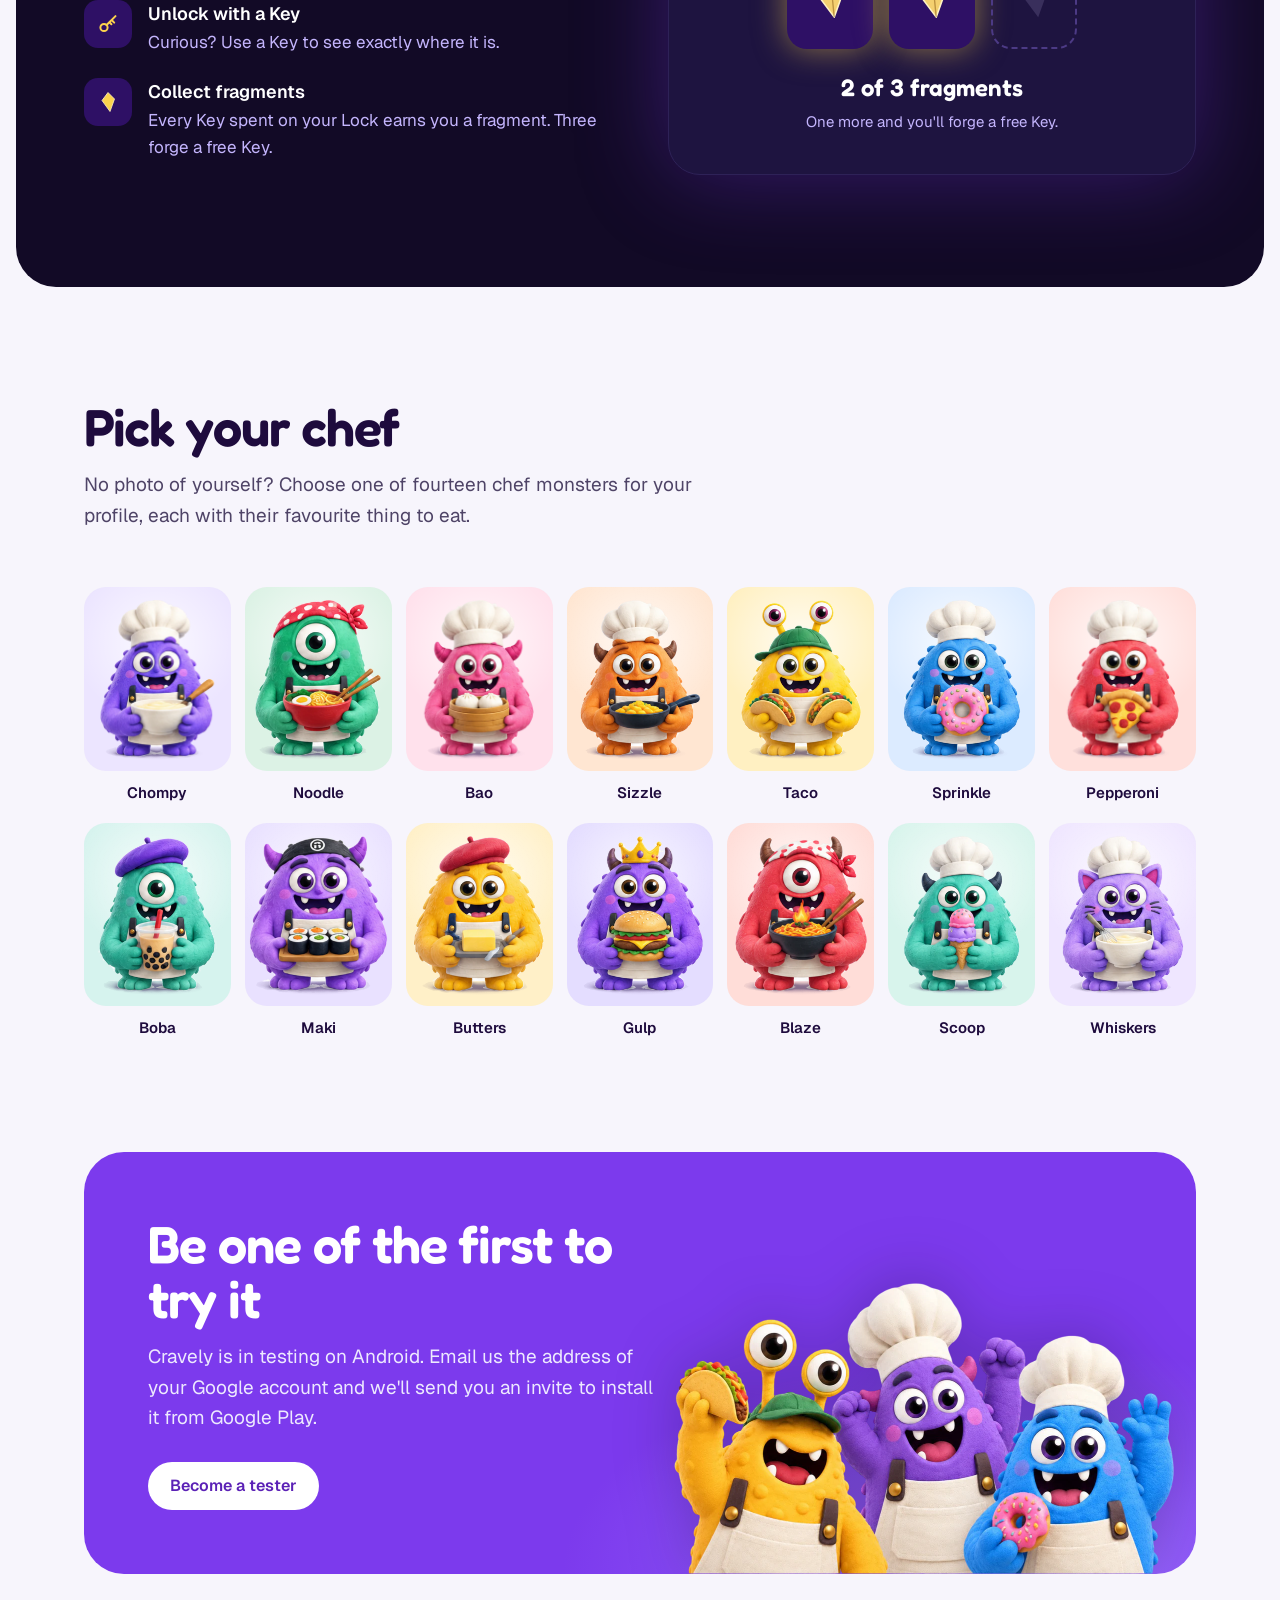
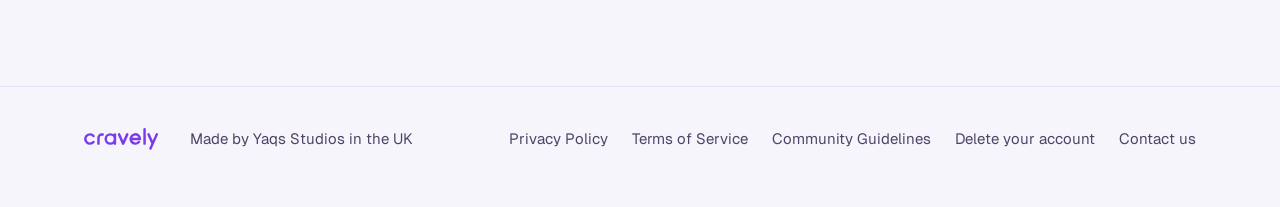
==== commit aaf5abeb: "Add files via upload" ====
--- a/index.html
+++ b/index.html
@@ -13,7 +13,7 @@
 <link rel="preconnect" href="https://fonts.googleapis.com">
 <link rel="preconnect" href="https://fonts.gstatic.com" crossorigin>
 <link rel="stylesheet" href="https://fonts.googleapis.com/css2?family=Fredoka:wght@500;600&family=Geist:wght@400;500;600&display=swap">
-<link rel="stylesheet" href="site.css?v=5">
+<link rel="stylesheet" href="site.css?v=6">
 </head>
 <body>
 <a class="skip" href="#main">Skip to content</a>
@@ -48,8 +48,8 @@
         <div class="peek-layer back" aria-hidden="true"><img src="art/chompy-peek.webp" width="720" height="757" alt=""></div>
         <figure class="post" style="margin:0" aria-label="An example Cravely post: Noodle's bowl of ramen, with Noodle's first-bite reaction in the corner">
           <div class="post-photo">
-            <img class="dish" src="art/ramen.webp" width="897" height="1068" alt="A steaming red bowl of ramen with a soft egg, scallions and chopsticks">
-            <div class="reaction"><img src="art/noodle-face.webp" width="420" height="560" alt="Noodle's first-bite reaction: slurping the noodles"></div>
+            <div class="ph-l big" data-swap><img src="art/post-chompy.webp" width="900" height="1125" alt="Chompy tucking into a bowl of ramen at a cosy ramen bar"></div>
+            <div class="ph-l small" data-swap role="button" tabindex="0" aria-label="Swap the two photos"><img src="art/post-noodle-selfie.webp" width="700" height="700" alt="Noodle's first-bite selfie"></div>
           </div>
           <figcaption class="post-meta">
             <span class="av" style="--tint:#E7DEFD"><img src="art/heads/noodle.webp" width="240" height="240" alt=""></span>
@@ -196,6 +196,6 @@
     </nav>
   </div>
 </footer>
-<script src="motion.js?v=4" defer></script>
+<script src="motion.js?v=6" defer></script>
 </body>
 </html>
--- a/site.css
+++ b/site.css
@@ -70,7 +70,7 @@
 .hero-note{margin-top:18px;font-size:14px;color:var(--ink-2)}
 
 /* the post: the plate, with the first-bite reaction inset */
-.post-stage{--peek-top:clamp(150px,19vw,196px);position:relative;justify-self:center;width:min(440px,100%);padding-top:var(--peek-top);animation:rise .9s cubic-bezier(.2,.8,.2,1) both}
+.post-stage{margin-bottom:40px;--peek-top:clamp(150px,19vw,196px);position:relative;justify-self:center;width:min(440px,100%);padding-top:var(--peek-top);animation:rise .9s cubic-bezier(.2,.8,.2,1) both}
 /* Chompy hides behind the post and holds its top edge: his body sits under the card, his fingers on top of it */
 .peek-layer{position:absolute;left:7%;top:0;width:46%;height:calc(var(--peek-top) + 26px);pointer-events:none}
 .peek-layer img{position:absolute;left:0;bottom:0;width:100%;height:auto}
@@ -80,13 +80,15 @@
 .peek-layer.front img{animation:grip .3s 1.05s ease-out both}
 @keyframes grip{from{opacity:0;transform:translateY(-8px)}to{opacity:1;transform:none}}
 .post{position:relative;z-index:1;animation:none!important;background:var(--white);border-radius:var(--r-lg);padding:14px;box-shadow:var(--shadow),0 40px 80px -40px rgba(76,29,149,.45);animation:rise .9s cubic-bezier(.2,.8,.2,1) both}
-.post-photo{position:relative;border-radius:20px;overflow:hidden;aspect-ratio:1/1;background:radial-gradient(90% 75% at 46% 40%,#FFFFFF 0%,#F6F2FF 55%,#E8E0FC 100%)}
-.post-photo::after{content:"";position:absolute;left:14%;right:22%;bottom:7%;height:9%;border-radius:50%;background:radial-gradient(closest-side,rgba(76,29,149,.22),rgba(76,29,149,0));z-index:0}
-.post-photo .dish{position:absolute;z-index:1;left:39%;bottom:5%;height:91%;width:auto;transform:translateX(-50%)}
-@keyframes peek{from{transform:translateY(55%);opacity:0}to{transform:none;opacity:1}}
-.reaction{position:absolute;top:14px;right:14px;width:31%;aspect-ratio:3/4;border-radius:16px;overflow:hidden;border:4px solid var(--white);box-shadow:0 10px 24px -8px rgba(30,11,61,.45);animation:pop .55s .55s cubic-bezier(.3,1.5,.5,1) both;background:#DFF6EA}
-.reaction{z-index:2}
-.reaction img{width:100%;height:100%;object-fit:cover;object-position:50% 0}
+.post-photo{position:relative;border-radius:20px;overflow:hidden;aspect-ratio:4/5;background:#E9E2FB}
+/* two photos that swap places, like the app: tap the small one and it zooms up to fill the frame */
+.ph-l{position:absolute;overflow:hidden;background:#E9E2FB;border:0 solid #fff;transition:top .55s cubic-bezier(.2,.8,.2,1),left .55s cubic-bezier(.2,.8,.2,1),width .55s cubic-bezier(.2,.8,.2,1),height .55s cubic-bezier(.2,.8,.2,1),border-radius .55s cubic-bezier(.2,.8,.2,1),border-width .55s,box-shadow .55s}
+.ph-l img{width:100%;height:100%;object-fit:cover;display:block}
+.ph-l.big{left:0;top:0;width:100%;height:100%;border-radius:0;z-index:1;box-shadow:none}
+.ph-l.small{left:14px;top:14px;width:31%;height:33%;border-radius:16px;border-width:4px;z-index:2;cursor:pointer;box-shadow:0 10px 24px -8px rgba(30,11,61,.45)}
+.ph-l.small:hover{box-shadow:0 0 0 3px rgba(124,58,237,.35),0 10px 24px -8px rgba(30,11,61,.45)}
+.ph-l.small:focus-visible{outline:3px solid var(--grape);outline-offset:2px}
+.ph-l.lift{z-index:3}
 .post-meta{display:flex;align-items:center;gap:12px;padding:16px 6px 6px}
 .post-meta .av{width:44px;height:44px;border-radius:50%;flex:none;overflow:hidden;background:var(--tint,#EDE9FE)}
 .post-meta .av img{width:100%;height:100%;object-fit:cover}
@@ -98,7 +100,7 @@
 .chip svg{width:18px;height:18px}
 .chip.place{left:-34px;bottom:118px;animation-delay:.8s}
 .chip.place svg{color:var(--grape)}
-.chip.reacts{right:-22px;bottom:-18px;animation-delay:1s}
+.chip.reacts{right:-22px;bottom:-54px;animation-delay:1s}
 .chip.reacts .dot{width:26px;height:26px;border-radius:50%;margin-left:-14px;border:2px solid var(--white);overflow:hidden;background:var(--tint,#EDE9FE)}
 .chip.reacts .dot img{width:100%;height:100%;object-fit:cover}
 .chip.reacts .dot:first-child{margin-left:0}
@@ -271,10 +273,8 @@
 @keyframes lineup{from{transform:translateY(105%)}to{transform:none}}
 @keyframes fadeup{from{opacity:0;transform:translateY(14px)}to{opacity:1;transform:none}}
 [data-parallax]{translate:0 var(--py,0px)}
-.post-photo .dish{transition:transform 1.2s var(--ease-out)}
-.post:hover .post-photo .dish{transform:translateX(-50%) scale(1.03)}
-.reaction{transition:transform .4s var(--ease-spring)}
-.post:hover .reaction{transform:rotate(3deg) scale(1.04)}
+
+
 
 /* scroll reveals */
 .motion [data-reveal]{opacity:0;transform:translateY(24px);transition:opacity .8s var(--ease-out),transform .9s var(--ease-out)}
@@ -330,7 +330,7 @@
 }
 @media (hover:none){
   .step:hover,.post:hover .reaction,.join-card:hover .join-crowd{transform:none}
-  .step:hover .art img,.post:hover .post-photo .dish{transform:translateX(-50%)}
+  .step:hover .art img{transform:translateX(-50%)}
 }
 
 /* how it works: purpose-drawn scenes fill the card's picture area */
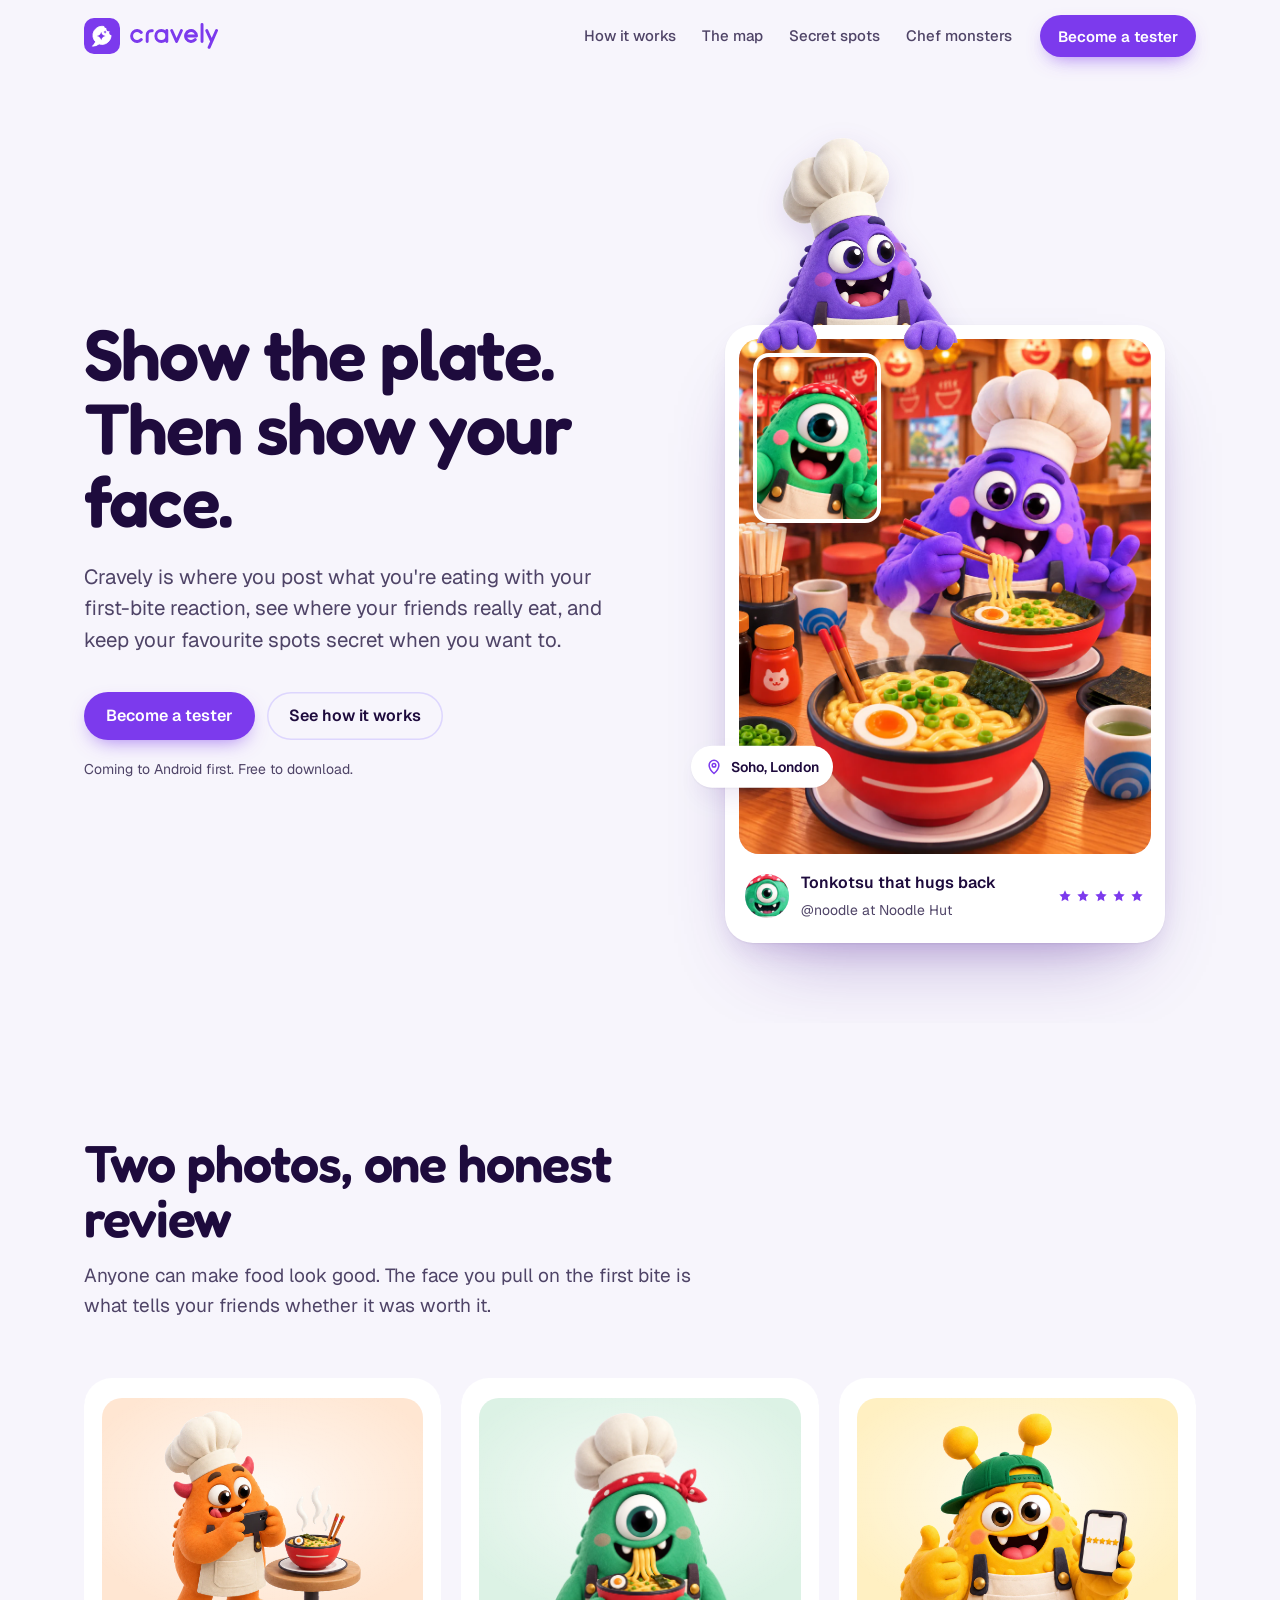
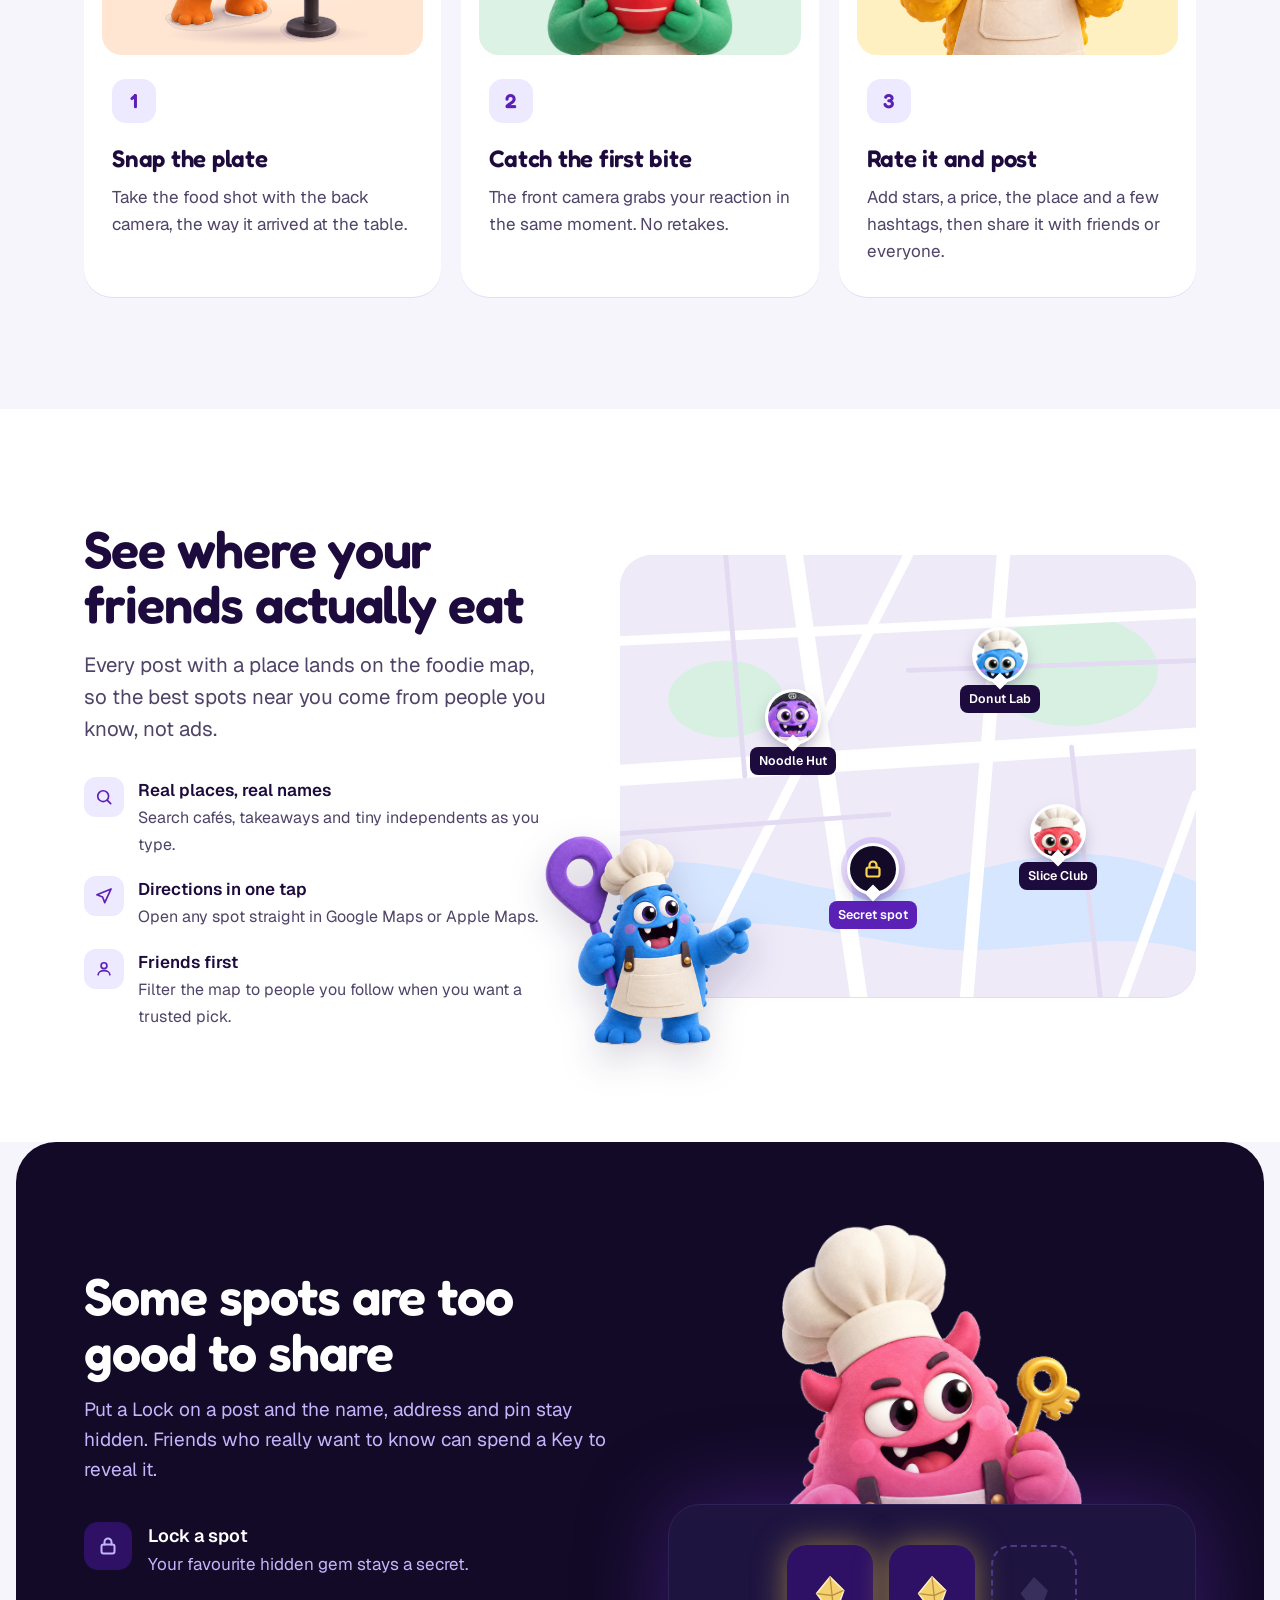
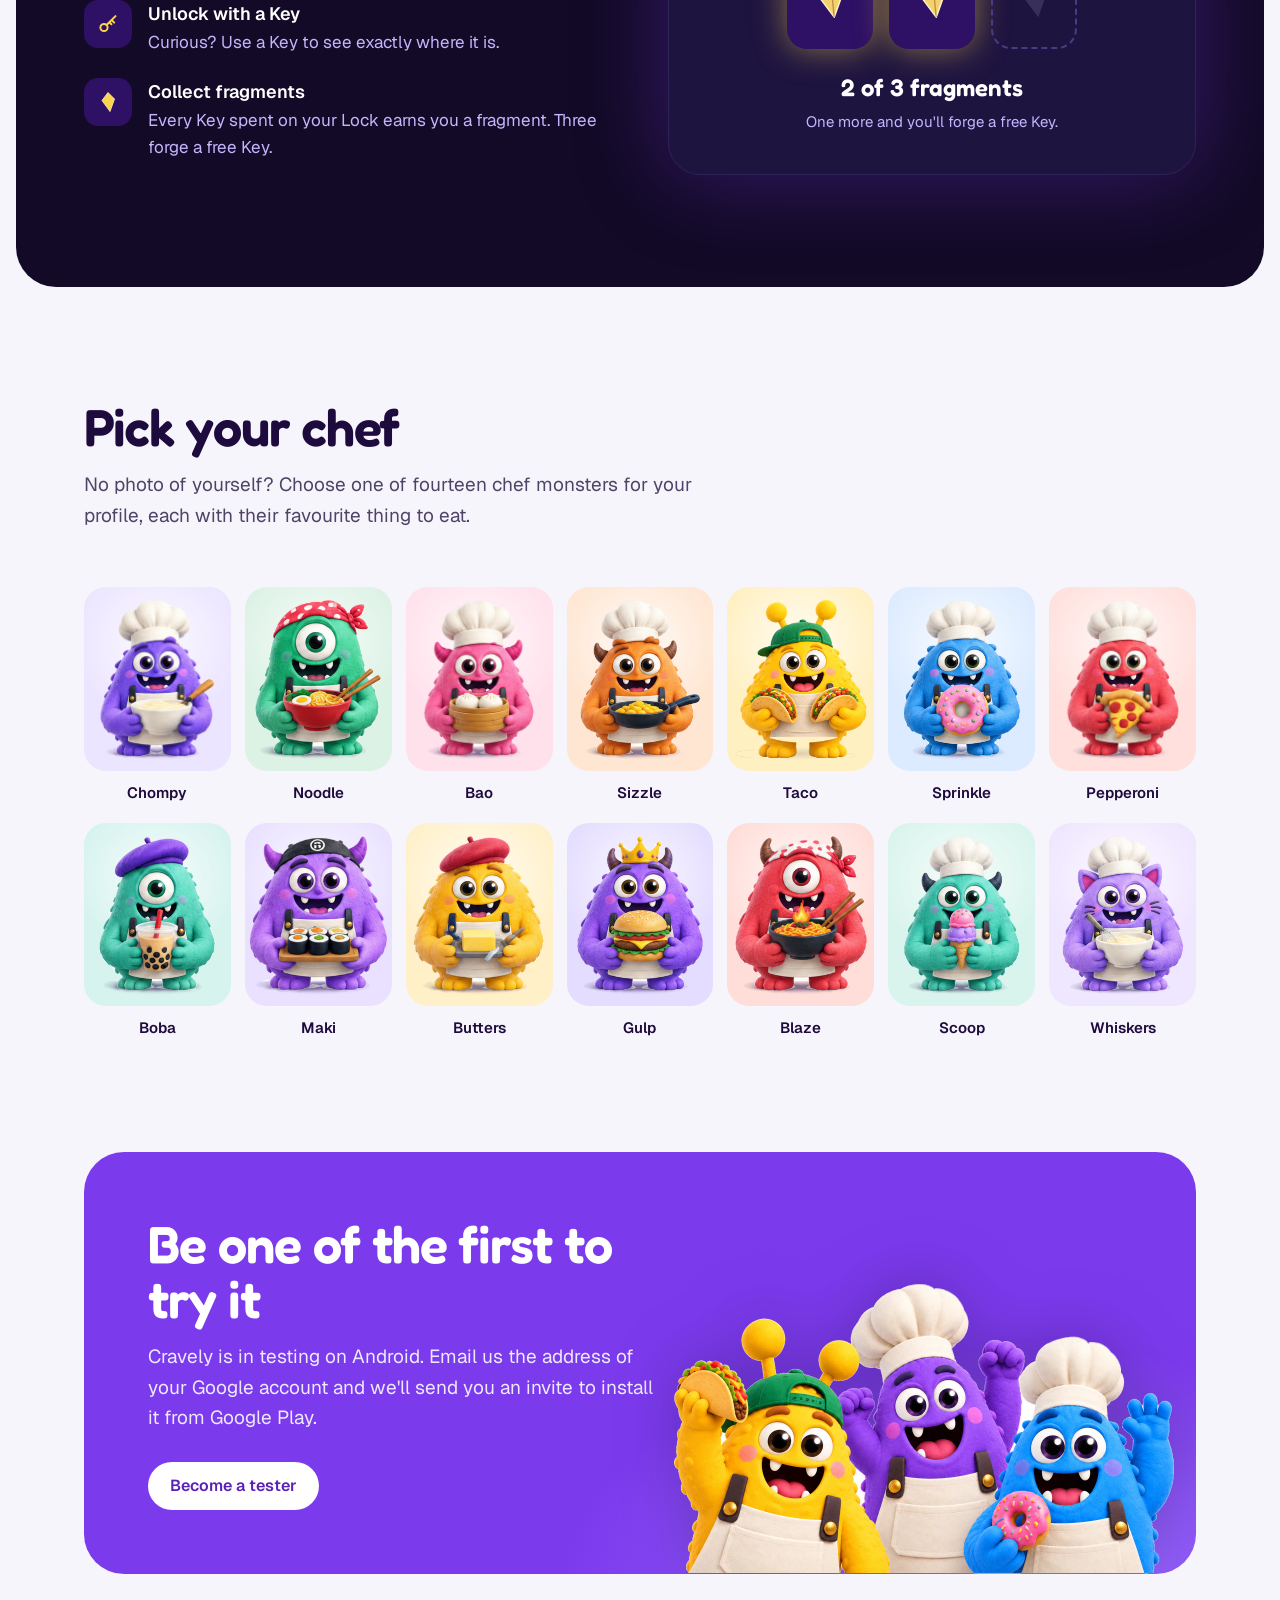
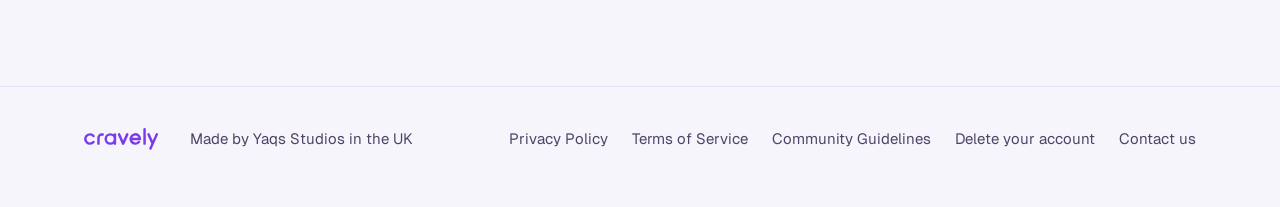
==== commit 8f6eec17: "Add files via upload" ====
--- a/index.html
+++ b/index.html
@@ -13,7 +13,7 @@
 <link rel="preconnect" href="https://fonts.googleapis.com">
 <link rel="preconnect" href="https://fonts.gstatic.com" crossorigin>
 <link rel="stylesheet" href="https://fonts.googleapis.com/css2?family=Fredoka:wght@500;600&family=Geist:wght@400;500;600&display=swap">
-<link rel="stylesheet" href="site.css?v=6">
+<link rel="stylesheet" href="site.css?v=7">
 </head>
 <body>
 <a class="skip" href="#main">Skip to content</a>
@@ -73,7 +73,7 @@
       <ol class="steps" data-stagger>
         <li class="step"><div class="art fit" style="--tint:#FFE6D2"><img src="art/sizzle-photo.webp" width="760" height="892" alt="Sizzle taking a photo of a bowl of ramen on a little table" loading="lazy"></div><span class="num">1</span><h3>Snap the plate</h3><p>Take the food shot with the back camera, the way it arrived at the table.</p></li>
         <li class="step"><div class="art base" style="--tint:#DCF2E5"><img src="art/noodle-slurp.webp" width="760" height="989" alt="Noodle slurping noodles straight from the bowl" loading="lazy"></div><span class="num">2</span><h3>Catch the first bite</h3><p>The front camera grabs your reaction in the same moment. No retakes.</p></li>
-        <li class="step"><div class="art base" style="--tint:#FFF0C2"><img src="art/taco-thumbs.webp" width="820" height="827" alt="Taco giving a thumbs up and holding a phone showing five stars" loading="lazy"></div><span class="num">3</span><h3>Rate it and post</h3><p>Add stars, a price, the place and a few hashtags, then share it with friends or everyone.</p></li>
+        <li class="step"><div class="art base" style="--tint:#FFF0C2"><img src="art/taco-thumbs.webp" width="820" height="842" alt="Taco giving a thumbs up and holding a phone showing five stars" loading="lazy"></div><span class="num">3</span><h3>Rate it and post</h3><p>Add stars, a price, the place and a few hashtags, then share it with friends or everyone.</p></li>
       </ol>
     </div>
   </section>
@@ -153,7 +153,7 @@
         <li><figure><div class="stage" style="--tint:#DCF2E5"><img src="art/chefs/noodle.webp" alt="Noodle holding a bowl of ramen" loading="lazy" width="460" height="576"></div><figcaption>Noodle</figcaption></figure></li>
         <li><figure><div class="stage" style="--tint:#FFE1EC"><img src="art/chefs/bao.webp" alt="Bao holding a steamer of bao buns" loading="lazy" width="460" height="658"></div><figcaption>Bao</figcaption></figure></li>
         <li><figure><div class="stage" style="--tint:#FFE6D2"><img src="art/chefs/sizzle.webp" alt="Sizzle holding a frying pan" loading="lazy" width="460" height="606"></div><figcaption>Sizzle</figcaption></figure></li>
-        <li><figure><div class="stage" style="--tint:#FFF0C2"><img src="art/chefs/taco.webp" alt="Taco holding two tacos" loading="lazy" width="460" height="605"></div><figcaption>Taco</figcaption></figure></li>
+        <li><figure><div class="stage" style="--tint:#FFF0C2"><img src="art/chefs/taco.webp" alt="Taco holding two tacos" loading="lazy" width="460" height="553"></div><figcaption>Taco</figcaption></figure></li>
         <li><figure><div class="stage" style="--tint:#DCEBFF"><img src="art/chefs/sprinkle.webp" alt="Sprinkle holding a doughnut" loading="lazy" width="460" height="619"></div><figcaption>Sprinkle</figcaption></figure></li>
         <li><figure><div class="stage" style="--tint:#FFE0DC"><img src="art/chefs/pepperoni.webp" alt="Pepperoni holding a slice of pizza" loading="lazy" width="460" height="646"></div><figcaption>Pepperoni</figcaption></figure></li>
         <li><figure><div class="stage" style="--tint:#D6F3EE"><img src="art/chefs/boba.webp" alt="Boba holding a bubble tea" loading="lazy" width="460" height="614"></div><figcaption>Boba</figcaption></figure></li>
@@ -177,7 +177,7 @@
             <a class="btn btn-primary" href="mailto:cravely.support@gmail.com?subject=I%20want%20to%20test%20Cravely&amp;body=Hi%2C%20I'd%20like%20to%20test%20Cravely%20on%20Android.%20My%20Google%20account%20email%20is%3A%20">Become a tester</a>
           </div>
         </div>
-        <img class="join-crowd" src="art/trio.webp" width="1000" height="581" alt="" aria-hidden="true" loading="lazy">
+        <img class="join-crowd" src="art/trio.webp" width="1000" height="580" alt="" aria-hidden="true" loading="lazy">
       </div>
     </div>
   </div>
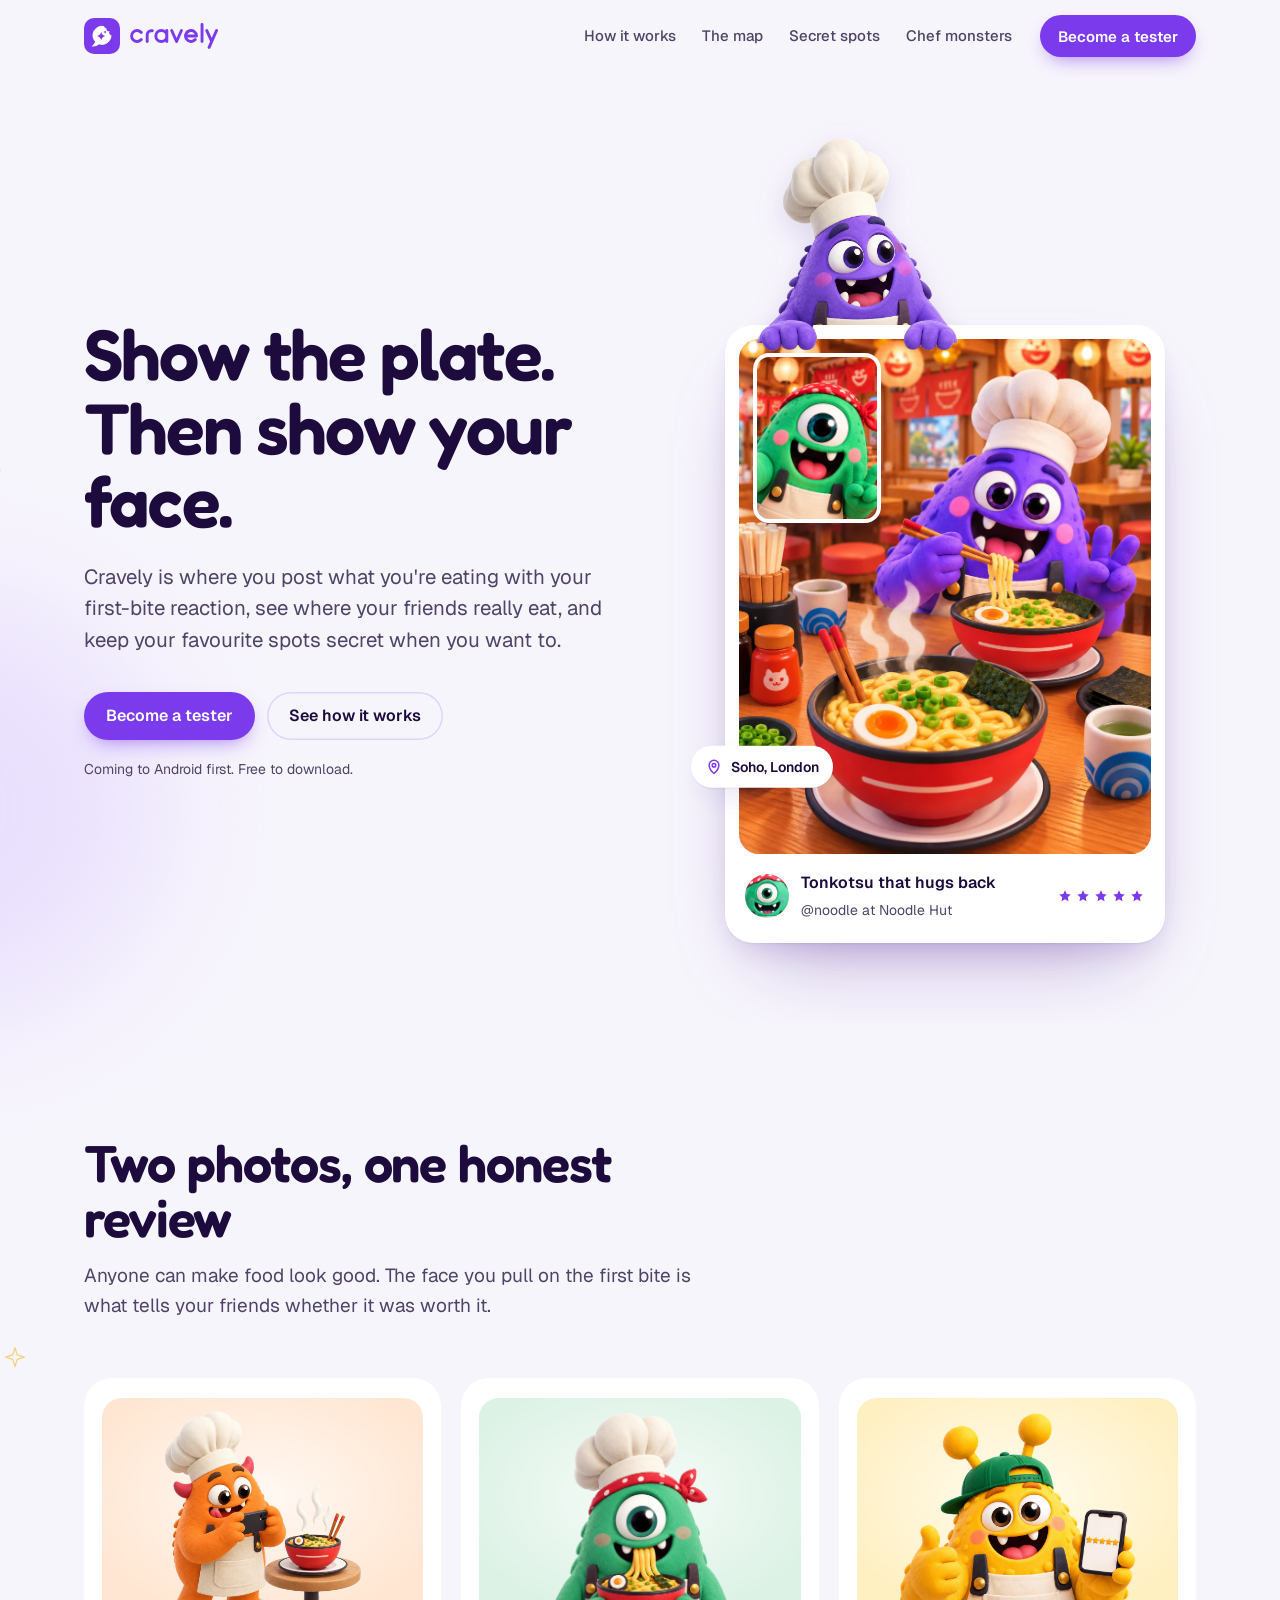
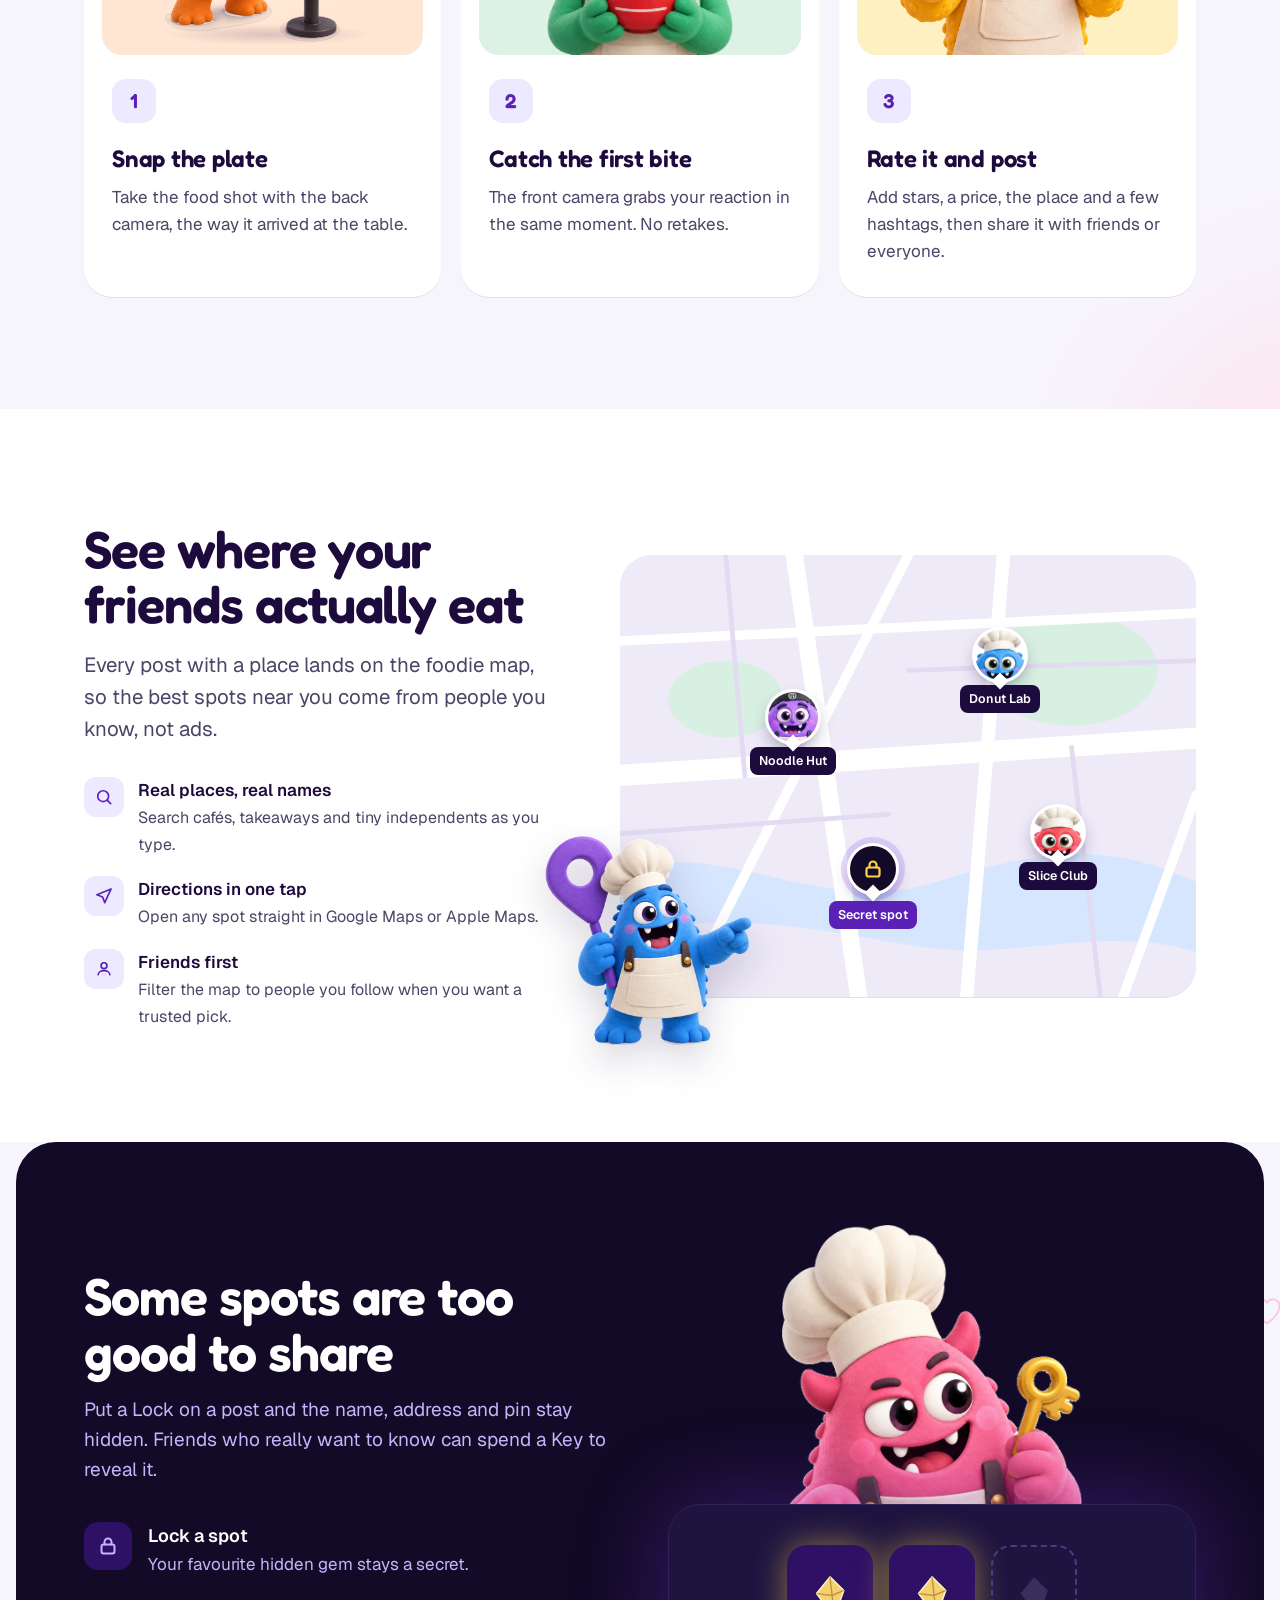
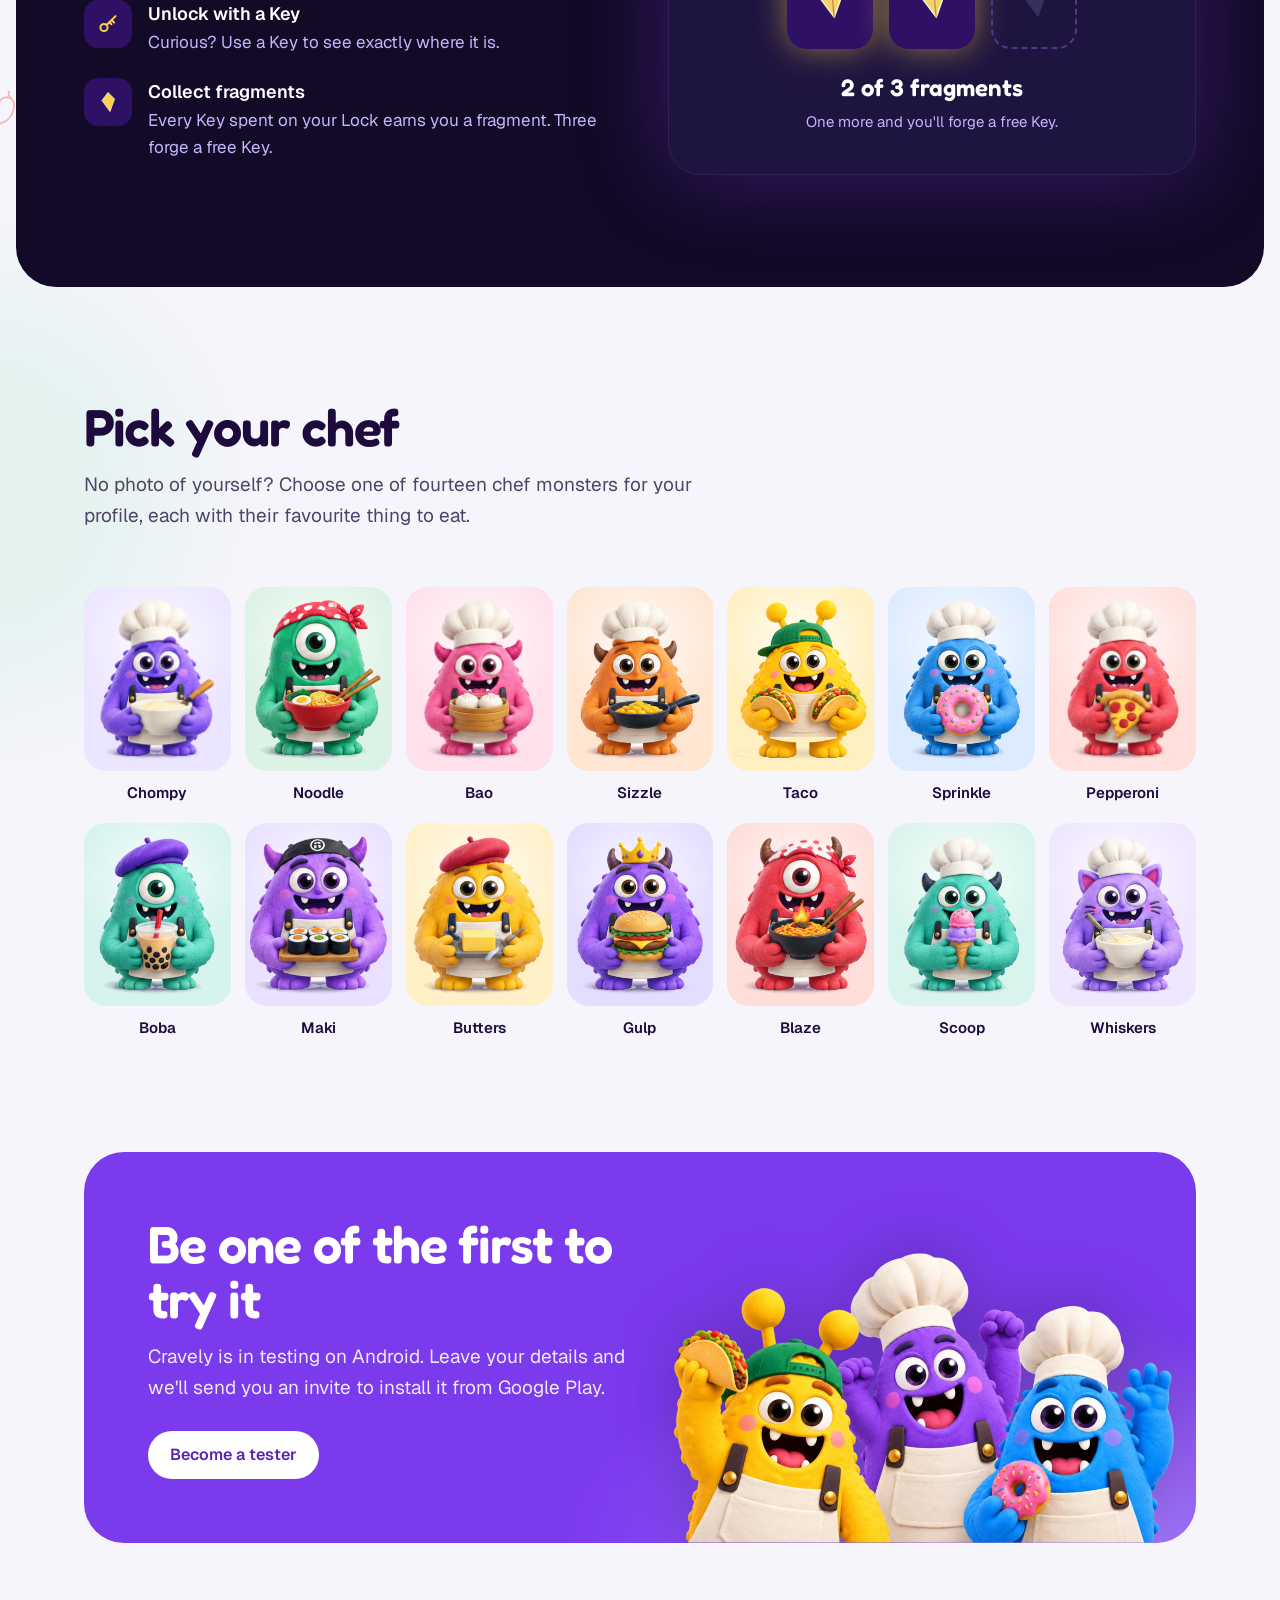
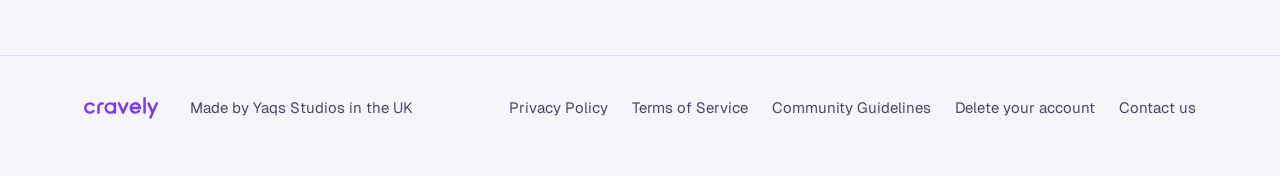
==== commit 65ff0ce7: "Add files via upload" ====
--- a/index.html
+++ b/index.html
@@ -13,10 +13,23 @@
 <link rel="preconnect" href="https://fonts.googleapis.com">
 <link rel="preconnect" href="https://fonts.gstatic.com" crossorigin>
 <link rel="stylesheet" href="https://fonts.googleapis.com/css2?family=Fredoka:wght@500;600&family=Geist:wght@400;500;600&display=swap">
-<link rel="stylesheet" href="site.css?v=7">
+<link rel="stylesheet" href="site.css?v=8">
 </head>
-<body>
+<body data-api="https://cravely-api.onrender.com">
 <a class="skip" href="#main">Skip to content</a>
+<div class="side-deco" aria-hidden="true">
+  <span class="blob b1"></span><span class="blob b2"></span><span class="blob b3"></span>
+  <svg class="dd d1" viewBox="0 0 48 48"><circle cx="24" cy="24" r="17"/><circle cx="24" cy="24" r="6.5"/><path d="M14 17l2 1.5M31 13l-1 2.2M35 26l-2.2.6M19 34l1.2-2M28 33l-.4-2.3"/></svg>
+  <svg class="dd d2" viewBox="0 0 48 48"><path d="M7 33a17 17 0 0 1 34 0z"/><path d="M12 27c3-3 5 0 8-3s5 0 8-3 5 0 8-2"/></svg>
+  <svg class="dd d3" viewBox="0 0 48 48"><path d="M24 6l3.6 11.4L39 21l-11.4 3.6L24 36l-3.6-11.4L9 21l11.4-3.6z"/></svg>
+  <svg class="dd d4" viewBox="0 0 48 48"><path d="M8 22h32a16 16 0 0 1-32 0z"/><path d="M17 15c0-3 2-3 2-6M24 15c0-3 2-3 2-6M31 15c0-3 2-3 2-6M14 38h20"/></svg>
+  <svg class="dd d5" viewBox="0 0 48 48"><path d="M10 10l28 8-20 22z"/><circle cx="21" cy="19" r="2.2"/><circle cx="27" cy="25" r="2"/><circle cx="20" cy="29" r="1.8"/></svg>
+  <svg class="dd d6" viewBox="0 0 48 48"><path d="M24 39s-13-8-13-18a7 7 0 0 1 13-3.6A7 7 0 0 1 37 21c0 10-13 18-13 18z"/></svg>
+  <svg class="dd d7" viewBox="0 0 48 48"><path d="M30 8c-1 4 2 6 2 6M26 14c8-1 12 6 8 16S18 44 12 40s4-8 6-14 2-11 8-12z"/></svg>
+  <svg class="dd d8" viewBox="0 0 48 48"><path d="M24 10l2.2 7 7.3.1-5.9 4.3 2.2 7L24 24.2l-5.8 4.2 2.2-7-5.9-4.3 7.3-.1z"/></svg>
+  <svg class="dd d9" viewBox="0 0 48 48"><path d="M14 20h20l-3 20H17z"/><path d="M12 20h24M22 20l4-12h5"/><circle cx="20" cy="31" r="1.6"/><circle cx="27" cy="34" r="1.6"/><circle cx="24" cy="27" r="1.6"/></svg>
+  <svg class="dd d10" viewBox="0 0 48 48"><path d="M24 6l3.6 11.4L39 21l-11.4 3.6L24 36l-3.6-11.4L9 21l11.4-3.6z"/></svg>
+</div>
 
 <header class="nav" id="nav">
   <div class="wrap">
@@ -27,7 +40,7 @@
       <a href="#secret">Secret spots</a>
       <a href="#chefs">Chef monsters</a>
     </nav>
-    <a class="btn btn-primary btn-sm" href="mailto:cravely.support@gmail.com?subject=I%20want%20to%20test%20Cravely&amp;body=Hi%2C%20I'd%20like%20to%20test%20Cravely%20on%20Android.%20My%20Google%20account%20email%20is%3A%20">Become a tester</a>
+    <a class="btn btn-primary btn-sm" href="#join" data-tester>Become a tester</a>
   </div>
 </header>
 
@@ -38,7 +51,7 @@
         <h1 class="hero-title"><span class="line"><span>Show the plate.</span></span><span class="line"><span>Then show your face.</span></span></h1>
         <p class="lede hero-in" style="--d:.35s">Cravely is where you post what you're eating with your first-bite reaction, see where your friends really eat, and keep your favourite spots secret when you want to.</p>
         <div class="cta-row hero-in" style="--d:.48s">
-          <a class="btn btn-primary" href="mailto:cravely.support@gmail.com?subject=I%20want%20to%20test%20Cravely&amp;body=Hi%2C%20I'd%20like%20to%20test%20Cravely%20on%20Android.%20My%20Google%20account%20email%20is%3A%20">Become a tester</a>
+          <a class="btn btn-primary" href="#join" data-tester>Become a tester</a>
           <a class="btn btn-quiet" href="#how">See how it works</a>
         </div>
         <p class="hero-note hero-in" style="--d:.6s">Coming to Android first. Free to download.</p>
@@ -167,17 +180,17 @@
     </div>
   </section>
 
-  <div class="join">
+  <div class="join" id="join">
     <div class="wrap">
       <div class="join-card" data-reveal>
         <div>
           <h2>Be one of the first to try it</h2>
-          <p>Cravely is in testing on Android. Email us the address of your Google account and we'll send you an invite to install it from Google Play.</p>
+          <p>Cravely is in testing on Android. Leave your details and we'll send you an invite to install it from Google Play.</p>
           <div class="cta-row">
-            <a class="btn btn-primary" href="mailto:cravely.support@gmail.com?subject=I%20want%20to%20test%20Cravely&amp;body=Hi%2C%20I'd%20like%20to%20test%20Cravely%20on%20Android.%20My%20Google%20account%20email%20is%3A%20">Become a tester</a>
+            <a class="btn btn-primary" href="#join" data-tester>Become a tester</a>
           </div>
         </div>
-        <img class="join-crowd" src="art/trio.webp" width="1000" height="580" alt="" aria-hidden="true" loading="lazy">
+        <img class="join-crowd" src="art/trio.webp?v=2" width="1000" height="580" alt="" aria-hidden="true" loading="lazy">
       </div>
     </div>
   </div>
@@ -196,6 +209,36 @@
     </nav>
   </div>
 </footer>
-<script src="motion.js?v=6" defer></script>
+
+<dialog class="tester" id="tester" aria-labelledby="tester-h">
+  <div class="t-card">
+    <button type="button" class="t-x" data-close aria-label="Close"><svg viewBox="0 0 24 24" fill="none" stroke="currentColor" stroke-width="2.2" stroke-linecap="round"><path d="M6 6l12 12M18 6 6 18"/></svg></button>
+    <div class="t-pane" data-pane="form">
+      <div class="t-head"><img src="art/heads/chompy.webp" alt="" width="64" height="64"><div><h2 id="tester-h">Become a tester</h2><p>Try Cravely before anyone else. It takes 30 seconds.</p></div></div>
+      <form id="tester-form" novalidate>
+        <label class="t-field"><span>Your name</span><input name="name" autocomplete="given-name" maxlength="60" required></label>
+        <label class="t-field"><span>Google account email</span><input name="email" type="email" autocomplete="email" inputmode="email" maxlength="120" placeholder="you@gmail.com" required><small>The Google account signed in on your phone's Play Store. We'll send the invite here.</small></label>
+        <fieldset class="t-field"><legend>Your phone</legend><div class="t-seg">
+          <label><input type="radio" name="device" value="android" checked><span><svg viewBox="0 0 24 24" fill="currentColor" aria-hidden="true"><path d="M7.2 9.5h9.6a1 1 0 0 1 1 1v6.3a1.6 1.6 0 0 1-1.6 1.6H15v2.3a1.2 1.2 0 1 1-2.4 0v-2.3h-1.2v2.3a1.2 1.2 0 1 1-2.4 0v-2.3H7.8a1.6 1.6 0 0 1-1.6-1.6v-6.3a1 1 0 0 1 1-1zM8.1 4.3l-.8-1.3a.3.3 0 1 1 .5-.3l.8 1.3A6.6 6.6 0 0 1 12 3.3a6.6 6.6 0 0 1 3.4.7l.8-1.3a.3.3 0 1 1 .5.3l-.8 1.3A5 5 0 0 1 18 8.6H6a5 5 0 0 1 2.1-4.3zM9.6 6.3a.7.7 0 1 0 0 1.4.7.7 0 0 0 0-1.4zm4.8 0a.7.7 0 1 0 0 1.4.7.7 0 0 0 0-1.4z"/></svg>Android</span></label>
+          <label><input type="radio" name="device" value="iphone"><span><svg viewBox="0 0 24 24" fill="currentColor" aria-hidden="true"><path d="M16.4 12.6c0-2.5 2-3.6 2.1-3.7a4.5 4.5 0 0 0-3.6-2c-1.5-.2-3 .9-3.7.9-.8 0-2-.9-3.2-.8A4.8 4.8 0 0 0 4 9.4c-1.7 3-.4 7.4 1.2 9.8.8 1.2 1.8 2.5 3 2.4 1.2 0 1.7-.8 3.1-.8 1.5 0 1.9.8 3.2.8 1.3 0 2.1-1.2 2.9-2.4a10 10 0 0 0 1.3-2.7 4.2 4.2 0 0 1-2.3-3.9zM14 5.1a4.2 4.2 0 0 0 1-3.1 4.4 4.4 0 0 0-2.9 1.5 4.1 4.1 0 0 0-1 3 3.7 3.7 0 0 0 2.9-1.4z"/></svg>iPhone</span></label>
+        </div><small class="t-ios" hidden>Testing is Android only for now. We'll save your place and email you when Cravely comes to iPhone.</small></fieldset>
+        <label class="t-field"><span>Where did you hear about us? <em>(optional)</em></span><select name="heard"><option value="">Choose one</option><option value="tiktok">TikTok</option><option value="instagram">Instagram</option><option value="friend">A friend</option><option value="search">Google search</option><option value="other">Somewhere else</option></select></label>
+        <label class="t-field"><span>Anything you'd like to say? <em>(optional)</em></span><textarea name="note" rows="2" maxlength="400" placeholder="Your favourite food spot, what you'd love Cravely to do..."></textarea></label>
+        <label class="t-hp" aria-hidden="true">Website<input name="website" tabindex="-1" autocomplete="off"></label>
+        <label class="t-check"><input type="checkbox" name="age13" required><span>I'm 13 or older and happy for Cravely to email me about testing. See our <a href="privacy" target="_blank">Privacy Policy</a>.</span></label>
+        <p class="t-err" role="alert" hidden></p>
+        <button class="btn btn-primary t-send" type="submit"><span>Send my details</span></button>
+      </form>
+    </div>
+    <div class="t-pane t-done" data-pane="done" hidden>
+      <div class="t-burst" aria-hidden="true"></div>
+      <img class="t-trio" src="art/trio.webp?v=2" alt="" width="1000" height="580">
+      <h2 tabindex="-1">You're on the list!</h2>
+      <p class="t-done-msg">We'll email you the invite link soon. Keep an eye on your inbox.</p>
+      <button type="button" class="btn btn-quiet" data-close>Done</button>
+    </div>
+  </div>
+</dialog>
+<script src="motion.js?v=7" defer></script>
 </body>
 </html>
--- a/site.css
+++ b/site.css
@@ -335,3 +335,111 @@
 
 /* how it works: purpose-drawn scenes fill the card's picture area */
 
+
+/* ===================== Oct 2026: side decorations, tester sign-up, extra motion ===================== */
+/* soft colour and a few drifting food doodles in the empty space either side of the page (wide screens only) */
+body{position:relative;overflow-x:clip}
+.side-deco{position:absolute;inset:0;pointer-events:none;z-index:0;overflow:hidden;display:none}
+main,.foot{position:relative;z-index:1}
+@media (min-width:1240px){.side-deco{display:block}}
+.side-deco .blob{position:absolute;width:420px;height:420px;border-radius:50%;filter:blur(70px);opacity:.5}
+.side-deco .b1{left:-260px;top:12%;background:#DCCBFF}
+.side-deco .b2{right:-260px;top:38%;background:#FFD9E8}
+.side-deco .b3{left:-240px;top:70%;background:#CFF0E2}
+.side-deco .dd{position:absolute;width:46px;height:46px;fill:none;stroke:#B9A6EE;stroke-width:2;stroke-linecap:round;stroke-linejoin:round;opacity:.55;animation:drift 9s ease-in-out infinite alternate}
+.side-deco .dd.d3,.side-deco .dd.d8,.side-deco .dd.d10{stroke:#F2C14E;width:30px;height:30px;opacity:.7;animation:twinkle 3.6s ease-in-out infinite}
+.side-deco .d1{left:calc(50% - 680px);top:9%;rotate:-14deg}
+.side-deco .d2{right:calc(50% - 690px);top:19%;rotate:10deg;animation-delay:-3s}
+.side-deco .d3{left:calc(50% - 640px);top:27%}
+.side-deco .d4{right:calc(50% - 670px);top:41%;animation-delay:-5s}
+.side-deco .d5{left:calc(50% - 690px);top:47%;rotate:18deg;animation-delay:-2s}
+.side-deco .d6{right:calc(50% - 650px);top:58%;stroke:#F4A3C0;animation-delay:-6s}
+.side-deco .d7{left:calc(50% - 660px);top:66%;stroke:#F08A7E;animation-delay:-4s}
+.side-deco .d8{right:calc(50% - 700px);top:30%;animation-delay:-1.4s}
+.side-deco .d9{right:calc(50% - 680px);top:79%;rotate:-10deg;animation-delay:-7s}
+.side-deco .d10{left:calc(50% - 700px);top:86%;animation-delay:-2.4s}
+@keyframes drift{from{transform:translateY(-10px) rotate(-6deg)}to{transform:translateY(12px) rotate(6deg)}}
+@keyframes twinkle{0%,100%{transform:scale(.7);opacity:.35}50%{transform:scale(1.1);opacity:.85}}
+
+/* primary buttons: a light sheen sweeps across on hover */
+.btn-primary{position:relative;overflow:hidden;isolation:isolate}
+.btn-primary::after{content:"";position:absolute;inset:0;z-index:-1;background:linear-gradient(105deg,transparent 35%,rgba(255,255,255,.35) 50%,transparent 65%);transform:translateX(-120%);transition:transform .7s var(--ease-out)}
+.btn-primary:hover::after{transform:translateX(120%)}
+
+/* hero chips float gently once they've popped in */
+.chip.place{animation:pop .5s cubic-bezier(.3,1.5,.5,1) .8s both,bob 5s ease-in-out 1.4s infinite}
+.chip.reacts{animation:pop .5s cubic-bezier(.3,1.5,.5,1) 1s both,bob 5.6s ease-in-out 1.8s infinite}
+@keyframes bob{50%{transform:translateY(-6px)}}
+
+/* chef cards: a happy hop on hover */
+.cast .stage img{transition:transform .5s var(--ease-spring)}
+.cast li:hover .stage img{transform:translateY(-8px) rotate(-3deg) scale(1.04)}
+.cast li:nth-child(even):hover .stage img{transform:translateY(-8px) rotate(3deg) scale(1.04)}
+
+/* the tester panel: the three chefs rise up into view, then bob along */
+.motion .join-card .join-crowd{opacity:0;transform:translateY(70px)}
+.motion .join-card.in .join-crowd{opacity:1;transform:none;transition:opacity .6s var(--ease-out) .25s,transform 1s var(--ease-spring) .25s}
+.join-card.in .join-crowd{animation:sway 6s ease-in-out 1.6s infinite}
+@keyframes sway{50%{translate:0 -6px}}
+.join-card::before{content:"";position:absolute;width:520px;height:520px;right:-140px;bottom:-260px;border-radius:50%;background:radial-gradient(circle,rgba(255,255,255,.22),transparent 65%);animation:glow 7s ease-in-out infinite alternate}
+@keyframes glow{to{transform:translate(-40px,-30px) scale(1.1)}}
+
+/* ---------- tester sign-up pop-up ---------- */
+.tester{border:0;padding:0;background:transparent;max-width:min(520px,calc(100vw - 24px));width:100%;max-height:calc(100dvh - 24px);overflow:visible;color:var(--ink)}
+.tester::backdrop{background:rgba(30,11,61,.45);backdrop-filter:blur(6px);-webkit-backdrop-filter:blur(6px)}
+.tester[open]{animation:tin .45s var(--ease-spring,cubic-bezier(.3,1.4,.5,1))}
+.tester[open]::backdrop{animation:fadein .3s ease}
+.tester.closing{animation:tout .22s ease forwards}
+.tester.closing::backdrop{animation:fadeout .22s ease forwards}
+@keyframes tin{from{opacity:0;transform:translateY(30px) scale(.94)}to{opacity:1;transform:none}}
+@keyframes tout{to{opacity:0;transform:translateY(16px) scale(.97)}}
+@keyframes fadein{from{opacity:0}}
+@keyframes fadeout{to{opacity:0}}
+.t-card{position:relative;background:var(--white);border-radius:28px;padding:28px;box-shadow:0 40px 80px -30px rgba(30,11,61,.5);max-height:calc(100dvh - 24px);overflow:auto}
+.t-x{position:absolute;right:14px;top:14px;width:38px;height:38px;border-radius:50%;border:0;background:var(--lavender);color:var(--ink);display:grid;place-items:center;cursor:pointer;transition:transform .3s var(--ease-spring),background .2s;z-index:2}
+.t-x:hover{transform:rotate(90deg);background:var(--lavender-2)}
+.t-x svg{width:18px;height:18px}
+.t-head{display:flex;gap:14px;align-items:center;margin:0 40px 18px 0}
+.t-head img{width:60px;height:60px;border-radius:50%;background:#ECE5FF;flex:none;animation:wave 2.4s ease-in-out .4s 2}
+@keyframes wave{0%,100%{transform:rotate(0)}20%{transform:rotate(-10deg)}40%{transform:rotate(8deg)}60%{transform:rotate(-6deg)}80%{transform:rotate(3deg)}}
+.t-head h2{font:600 26px/1.15 var(--display);margin:0}
+.t-head p{margin:4px 0 0;color:var(--ink-2);font-size:15px}
+#tester-form{display:grid;gap:14px}
+.t-field{display:grid;gap:6px;border:0;margin:0;padding:0;min-width:0}
+.t-field>span,.t-field legend{font-weight:600;font-size:14px;padding:0}
+.t-field em{font-style:normal;font-weight:400;color:var(--ink-2)}
+.t-field small{color:var(--ink-2);font-size:13px;line-height:1.45}
+.t-field input,.t-field select,.t-field textarea{font:400 16px/1.4 var(--text);color:var(--ink);background:var(--mist);border:1.5px solid var(--line);border-radius:14px;padding:12px 14px;width:100%;transition:border-color .2s,box-shadow .2s,background .2s}
+.t-field textarea{resize:vertical;min-height:64px}
+.t-field input:focus,.t-field select:focus,.t-field textarea:focus{outline:0;border-color:var(--grape);background:var(--white);box-shadow:0 0 0 4px rgba(124,58,237,.14)}
+.t-field input[aria-invalid=true]{border-color:#E0445A;animation:shake .4s}
+@keyframes shake{20%,60%{transform:translateX(-5px)}40%,80%{transform:translateX(5px)}}
+.t-seg{display:grid;grid-template-columns:1fr 1fr;gap:8px;margin-top:6px}
+.t-seg label{position:relative;cursor:pointer}
+.t-seg input{position:absolute;opacity:0;pointer-events:none}
+.t-seg span{display:flex;align-items:center;justify-content:center;gap:8px;padding:12px;border-radius:14px;border:1.5px solid var(--line);background:var(--mist);font-weight:600;font-size:15px;transition:all .2s}
+.t-seg svg{width:20px;height:20px}
+.t-seg input:checked+span{border-color:var(--grape);background:var(--lavender);color:var(--grape-deep);box-shadow:0 0 0 4px rgba(124,58,237,.1)}
+.t-seg input:focus-visible+span{outline:3px solid var(--grape);outline-offset:2px}
+.t-ios[hidden]{display:none}
+.t-ios{display:block;margin-top:6px;padding:10px 12px;border-radius:12px;background:#FFF7DD;color:#6B4E00}
+.t-hp{position:absolute;left:-9999px;width:1px;height:1px;overflow:hidden}
+.t-check{display:flex;gap:10px;align-items:flex-start;font-size:14px;color:var(--ink-2);line-height:1.45;cursor:pointer}
+.t-check input{width:20px;height:20px;margin:1px 0 0;accent-color:var(--grape);flex:none}
+.t-err{margin:0;padding:10px 12px;border-radius:12px;background:#FDE8EC;color:#9B1C34;font-size:14px}
+.t-send{width:100%;min-height:52px;font-size:17px}
+.t-send[disabled]{opacity:.75;cursor:progress}
+.t-send .spin{width:18px;height:18px;border-radius:50%;border:2.5px solid rgba(255,255,255,.4);border-top-color:#fff;animation:spin .8s linear infinite}
+@keyframes spin{to{transform:rotate(360deg)}}
+.t-done{text-align:center;padding:6px 0 4px;position:relative}
+.t-done h2{font:600 30px/1.1 var(--display);margin:6px 0 8px;outline:0}
+.t-done p{color:var(--ink-2);margin:0 auto 20px;max-width:26em}
+.t-trio{height:auto;width:min(340px,90%);margin:0 auto;animation:pop-up .8s var(--ease-spring,cubic-bezier(.3,1.5,.5,1)) both,sway 5s ease-in-out .9s infinite}
+@keyframes pop-up{from{opacity:0;transform:translateY(40px) scale(.85)}to{opacity:1;transform:none}}
+.t-done h2,.t-done p,.t-done .btn{animation:fadeup .6s var(--ease-out) both}
+.t-done h2{animation-delay:.25s}.t-done p{animation-delay:.35s}.t-done .btn{animation-delay:.45s}
+.t-burst{position:absolute;inset:-10px 0 auto;height:200px;pointer-events:none}
+.t-burst i{position:absolute;left:50%;top:60%;width:9px;height:14px;border-radius:3px;opacity:0;animation:confetti 1.4s cubic-bezier(.2,.7,.4,1) forwards}
+@keyframes confetti{0%{opacity:1;transform:translate(-50%,0) rotate(0)}100%{opacity:0;transform:translate(calc(-50% + var(--x)),var(--y)) rotate(var(--r))}}
+@media (max-width:520px){.t-card{padding:22px 18px;border-radius:24px}.t-head h2{font-size:23px}.t-head img{width:50px;height:50px}}
+@media (prefers-reduced-motion:reduce){.side-deco .dd{animation:none}}
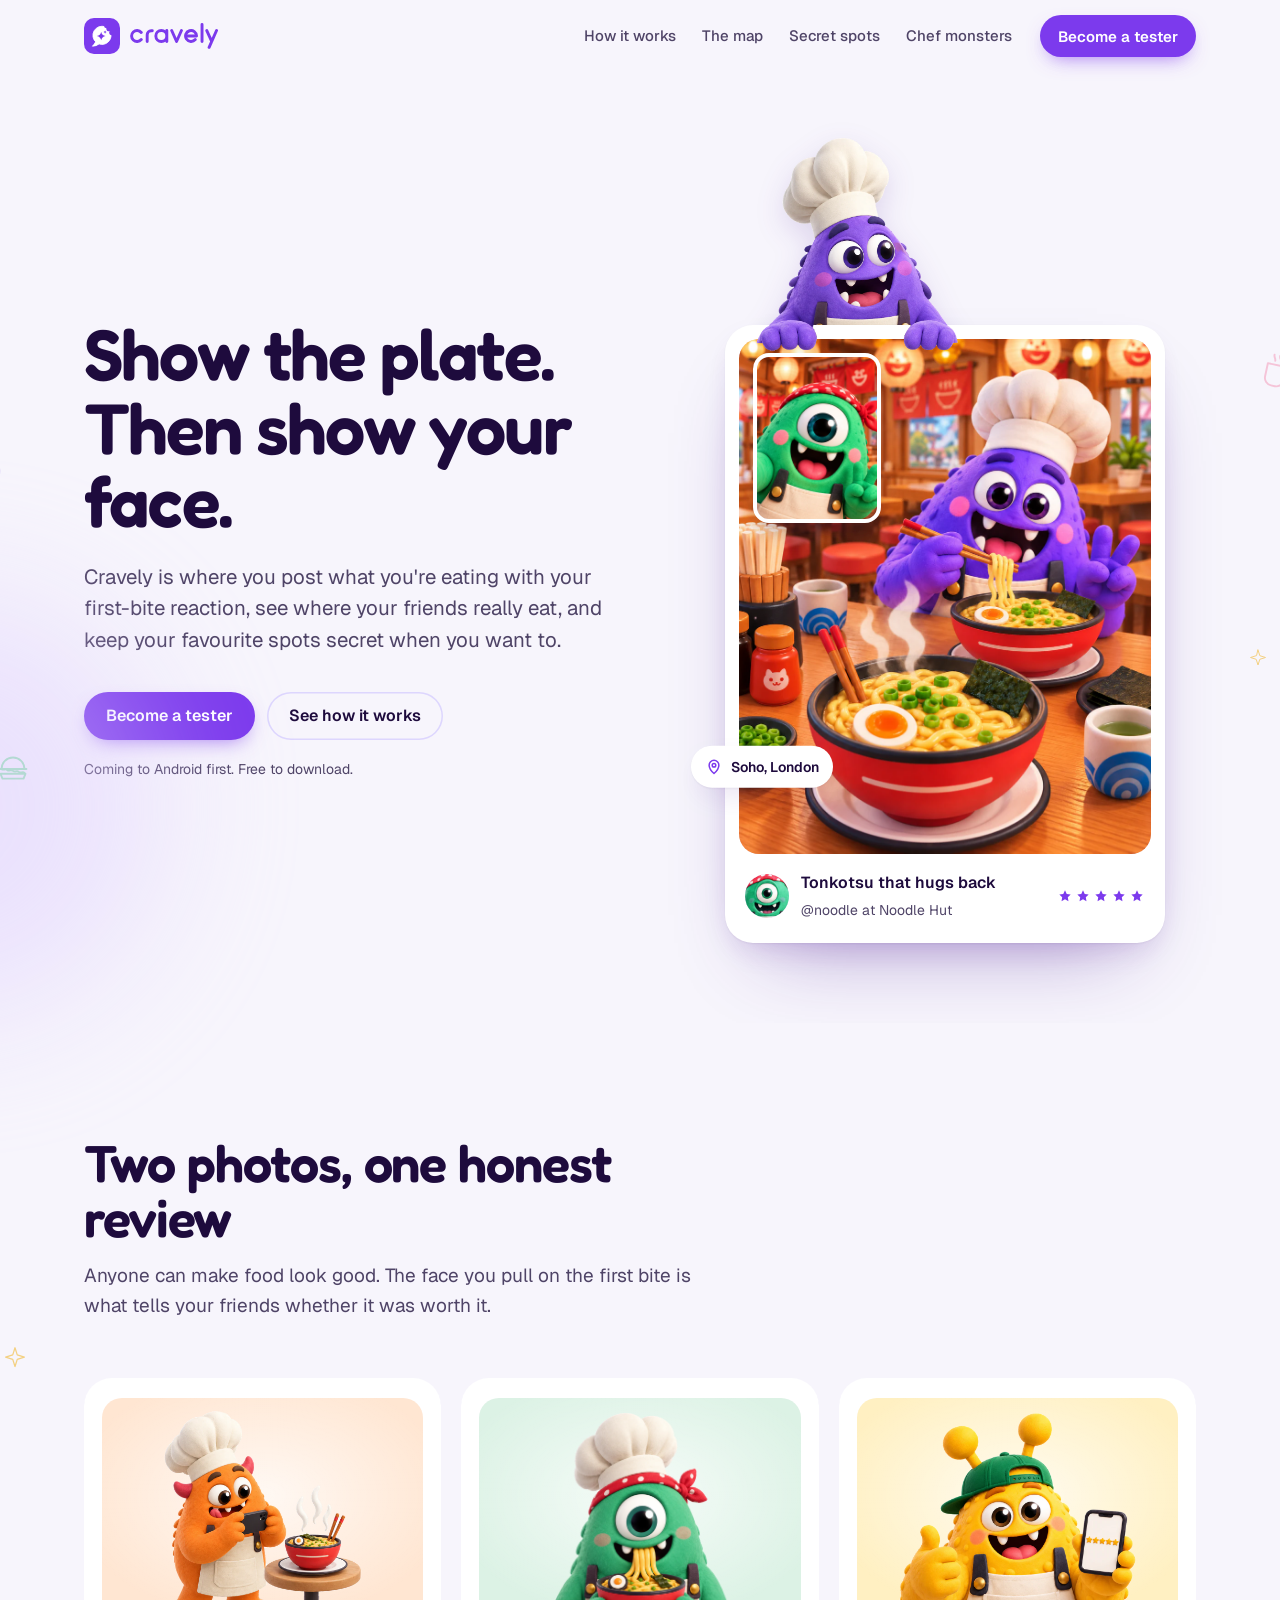
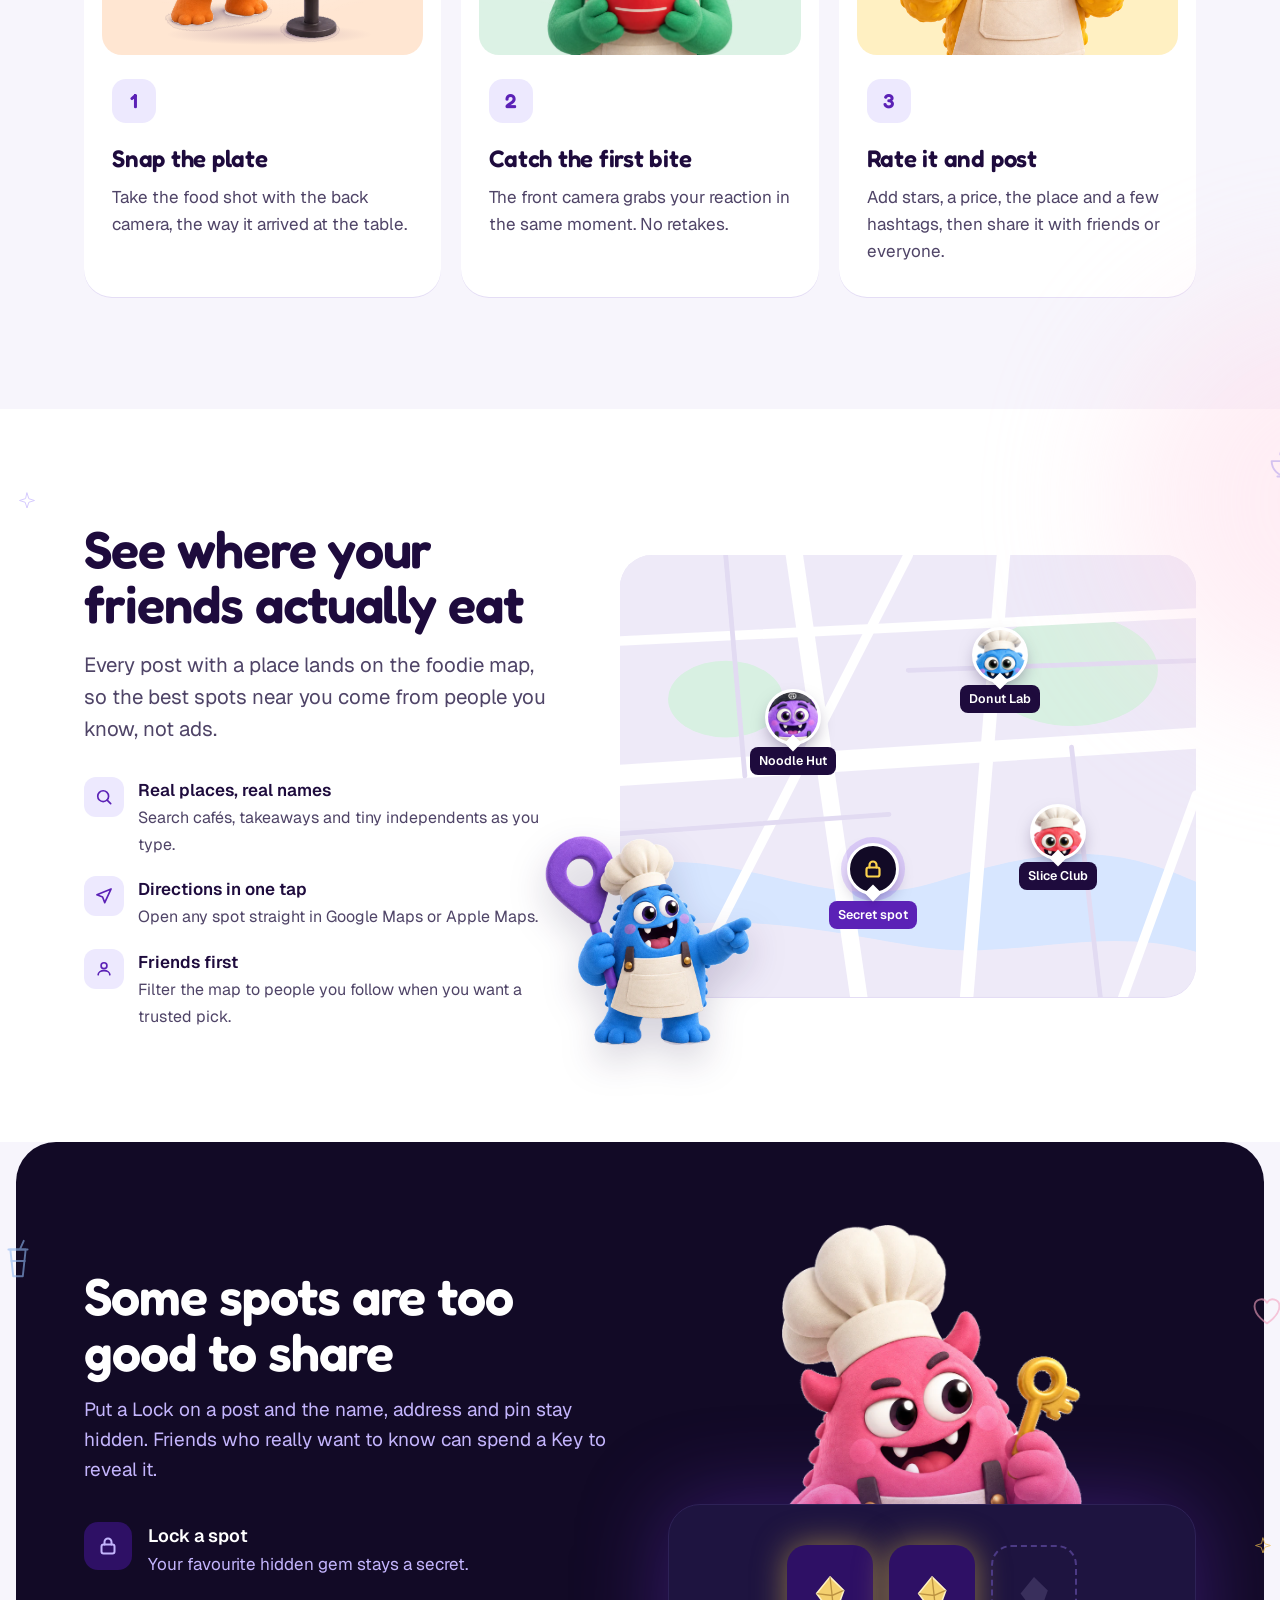
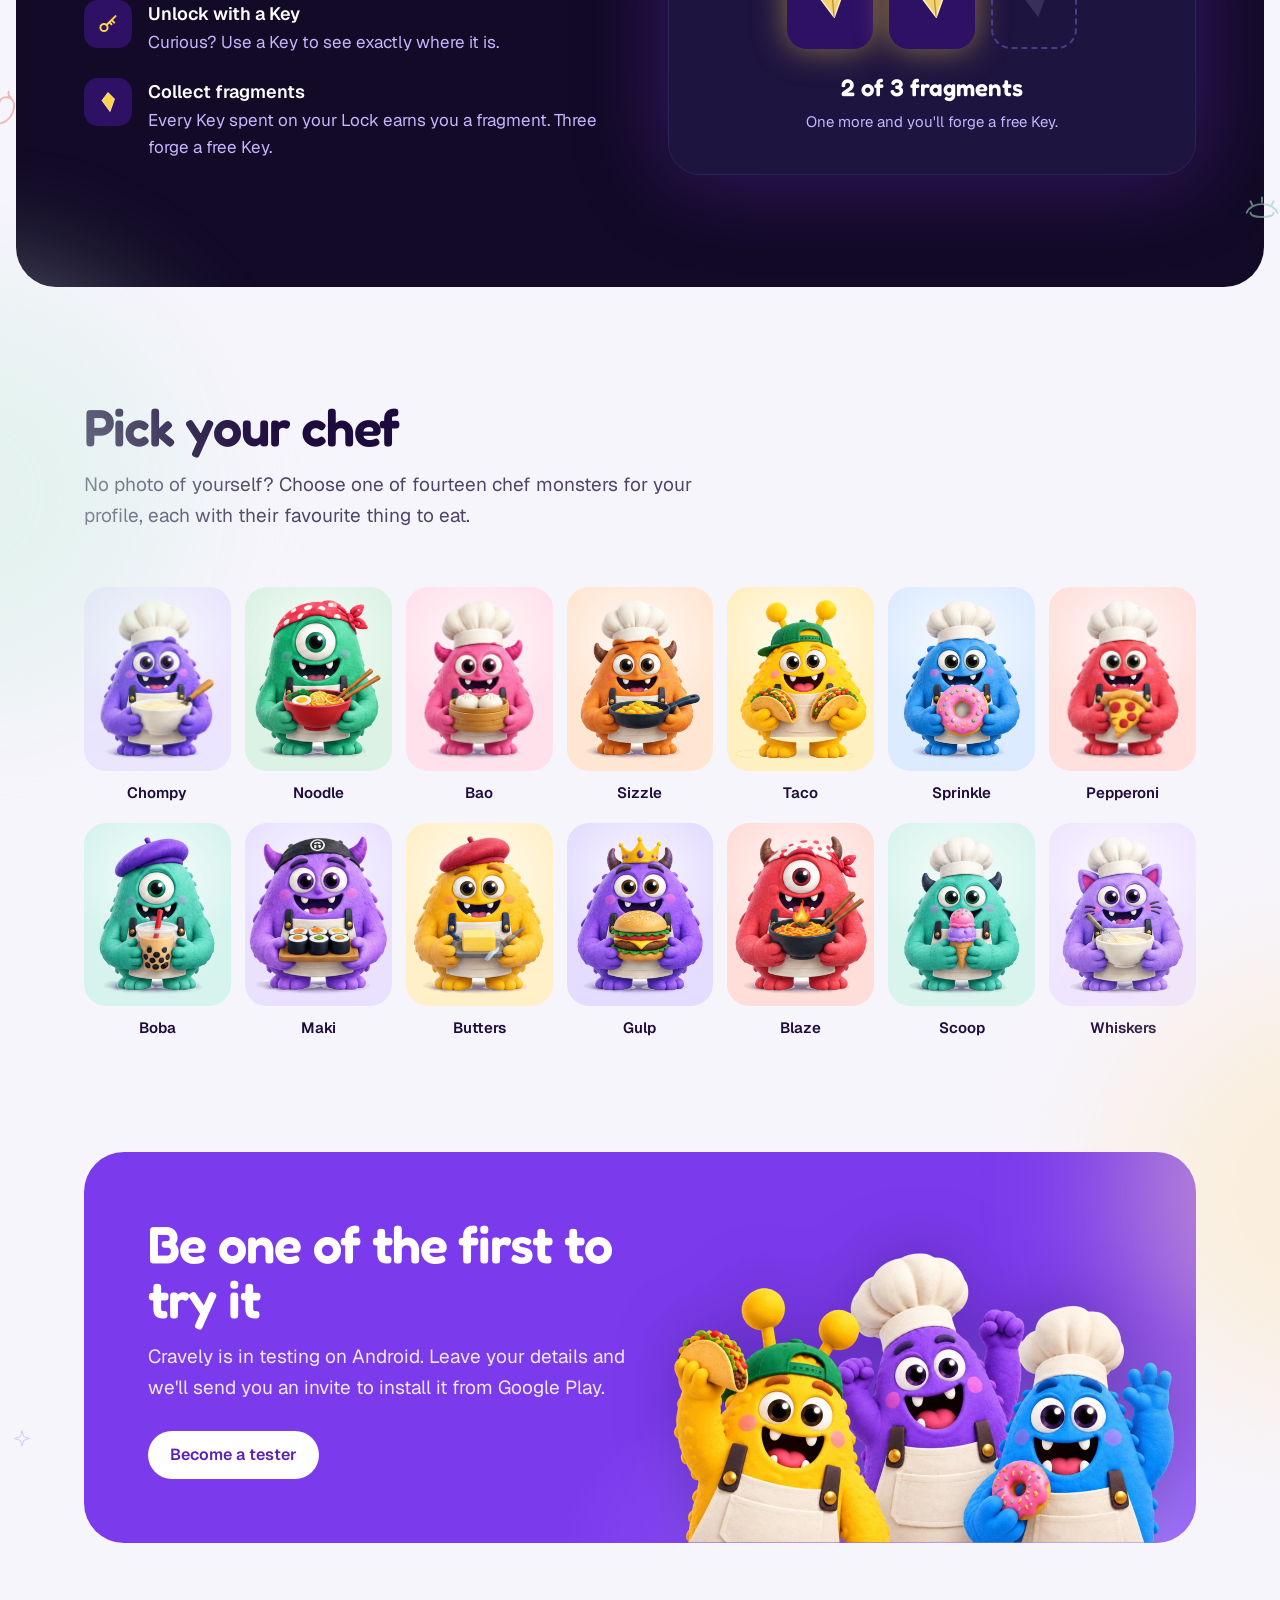
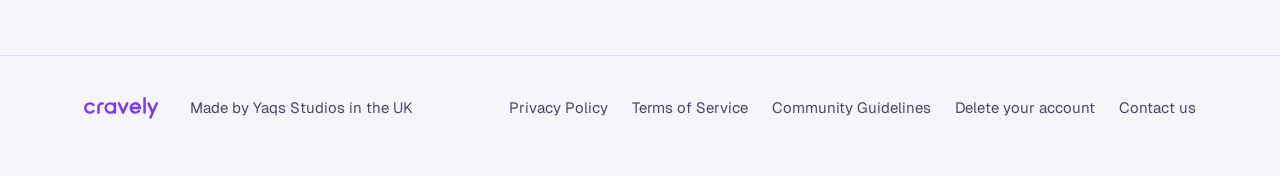
==== commit e494ca06: "Add files via upload" ====
--- a/index.html
+++ b/index.html
@@ -13,7 +13,7 @@
 <link rel="preconnect" href="https://fonts.googleapis.com">
 <link rel="preconnect" href="https://fonts.gstatic.com" crossorigin>
 <link rel="stylesheet" href="https://fonts.googleapis.com/css2?family=Fredoka:wght@500;600&family=Geist:wght@400;500;600&display=swap">
-<link rel="stylesheet" href="site.css?v=8">
+<link rel="stylesheet" href="site.css?v=9">
 </head>
 <body data-api="https://cravely-api.onrender.com">
 <a class="skip" href="#main">Skip to content</a>
@@ -29,6 +29,19 @@
   <svg class="dd d8" viewBox="0 0 48 48"><path d="M24 10l2.2 7 7.3.1-5.9 4.3 2.2 7L24 24.2l-5.8 4.2 2.2-7-5.9-4.3 7.3-.1z"/></svg>
   <svg class="dd d9" viewBox="0 0 48 48"><path d="M14 20h20l-3 20H17z"/><path d="M12 20h24M22 20l4-12h5"/><circle cx="20" cy="31" r="1.6"/><circle cx="27" cy="34" r="1.6"/><circle cx="24" cy="27" r="1.6"/></svg>
   <svg class="dd d10" viewBox="0 0 48 48"><path d="M24 6l3.6 11.4L39 21l-11.4 3.6L24 36l-3.6-11.4L9 21l11.4-3.6z"/></svg>
+  <svg class="dd d11" viewBox="0 0 48 48"><path d="M10 24h28M12 24a12 12 0 0 1 24 0M11 29h26l-2 5H13z"/><path d="M12 24c2 2 4-1 6 1s4-1 6 1 4-1 6 1 4-1 6 1"/></svg>
+  <svg class="dd d12" viewBox="0 0 48 48"><path d="M13 18h20v14a8 8 0 0 1-8 8h-4a8 8 0 0 1-8-8z"/><path d="M33 22h3a4 4 0 0 1 0 8h-3M18 8c0 3 2 3 2 6M24 8c0 3 2 3 2 6"/></svg>
+  <svg class="dd d13" viewBox="0 0 48 48"><path d="M14 26h20l-3 14H17z"/><path d="M12 26c0-8 5-13 12-13s12 5 12 13M24 13c0-3 1-5 3-6"/><circle cx="20" cy="20" r="1.4"/><circle cx="28" cy="19" r="1.4"/></svg>
+  <svg class="dd d14" viewBox="0 0 48 48"><path d="M15 6v14a4 4 0 0 0 8 0V6M19 6v36M33 6c-4 2-5 8-5 14h5v22"/></svg>
+  <svg class="dd d15" viewBox="0 0 48 48"><path d="M16 14h16l-3 28H19z"/><path d="M14 14h20M26 14l4-9"/><path d="M17 26h14"/></svg>
+  <svg class="dd d16" viewBox="0 0 48 48"><path d="M8 30c4-12 28-12 32 0"/><path d="M12 30c0 6 24 6 24 0M14 22l-2-4M24 19v-5M34 22l2-4"/></svg>
+  <svg class="dd d17" viewBox="0 0 48 48"><path d="M24 39s-13-8-13-18a7 7 0 0 1 13-3.6A7 7 0 0 1 37 21c0 10-13 18-13 18z"/></svg>
+  <svg class="dd d18" viewBox="0 0 48 48"><circle cx="24" cy="24" r="17"/><circle cx="24" cy="24" r="6.5"/><path d="M14 17l2 1.5M31 13l-1 2.2M35 26l-2.2.6M19 34l1.2-2M28 33l-.4-2.3"/></svg>
+  <svg class="dd d19" viewBox="0 0 48 48"><path d="M24 6l3.6 11.4L39 21l-11.4 3.6L24 36l-3.6-11.4L9 21l11.4-3.6z"/></svg>
+  <svg class="dd d20" viewBox="0 0 48 48"><path d="M24 6l3.6 11.4L39 21l-11.4 3.6L24 36l-3.6-11.4L9 21l11.4-3.6z"/></svg>
+  <svg class="dd d21" viewBox="0 0 48 48"><path d="M24 6l3.6 11.4L39 21l-11.4 3.6L24 36l-3.6-11.4L9 21l11.4-3.6z"/></svg>
+  <svg class="dd d22" viewBox="0 0 48 48"><path d="M24 6l3.6 11.4L39 21l-11.4 3.6L24 36l-3.6-11.4L9 21l11.4-3.6z"/></svg>
+  <span class="dots o1"></span><span class="dots o2"></span><span class="dots o3"></span><span class="blob b4"></span>
 </div>
 
 <header class="nav" id="nav">
@@ -239,6 +252,6 @@
     </div>
   </div>
 </dialog>
-<script src="motion.js?v=7" defer></script>
+<script src="motion.js?v=8" defer></script>
 </body>
 </html>
--- a/site.css
+++ b/site.css
@@ -89,6 +89,8 @@
 .ph-l.small:hover{box-shadow:0 0 0 3px rgba(124,58,237,.35),0 10px 24px -8px rgba(30,11,61,.45)}
 .ph-l.small:focus-visible{outline:3px solid var(--grape);outline-offset:2px}
 .ph-l.lift{z-index:3}
+.ph-back{position:absolute;inset:0;width:100%;height:100%;object-fit:cover;z-index:0;opacity:1;transform:none;transition:opacity .5s ease .12s,transform .6s cubic-bezier(.2,.8,.2,1);pointer-events:none}
+.ph-back.go{opacity:0;transform:scale(1.04)}
 .post-meta{display:flex;align-items:center;gap:12px;padding:16px 6px 6px}
 .post-meta .av{width:44px;height:44px;border-radius:50%;flex:none;overflow:hidden;background:var(--tint,#EDE9FE)}
 .post-meta .av img{width:100%;height:100%;object-fit:cover}
@@ -339,10 +341,10 @@
 /* ===================== Oct 2026: side decorations, tester sign-up, extra motion ===================== */
 /* soft colour and a few drifting food doodles in the empty space either side of the page (wide screens only) */
 body{position:relative;overflow-x:clip}
-.side-deco{position:absolute;inset:0;pointer-events:none;z-index:0;overflow:hidden;display:none}
+.side-deco{position:absolute;inset:0;pointer-events:none;z-index:2;overflow:hidden;display:none}
 main,.foot{position:relative;z-index:1}
-@media (min-width:1240px){.side-deco{display:block}}
-.side-deco .blob{position:absolute;width:420px;height:420px;border-radius:50%;filter:blur(70px);opacity:.5}
+@media (min-width:1200px){.side-deco{display:block}}
+.side-deco .blob{position:absolute;width:420px;height:420px;border-radius:50%;filter:blur(70px);opacity:.45;z-index:-1}
 .side-deco .b1{left:-260px;top:12%;background:#DCCBFF}
 .side-deco .b2{right:-260px;top:38%;background:#FFD9E8}
 .side-deco .b3{left:-240px;top:70%;background:#CFF0E2}
@@ -371,10 +373,6 @@
 .chip.reacts{animation:pop .5s cubic-bezier(.3,1.5,.5,1) 1s both,bob 5.6s ease-in-out 1.8s infinite}
 @keyframes bob{50%{transform:translateY(-6px)}}
 
-/* chef cards: a happy hop on hover */
-.cast .stage img{transition:transform .5s var(--ease-spring)}
-.cast li:hover .stage img{transform:translateY(-8px) rotate(-3deg) scale(1.04)}
-.cast li:nth-child(even):hover .stage img{transform:translateY(-8px) rotate(3deg) scale(1.04)}
 
 /* the tester panel: the three chefs rise up into view, then bob along */
 .motion .join-card .join-crowd{opacity:0;transform:translateY(70px)}
@@ -443,3 +441,24 @@
 @keyframes confetti{0%{opacity:1;transform:translate(-50%,0) rotate(0)}100%{opacity:0;transform:translate(calc(-50% + var(--x)),var(--y)) rotate(var(--r))}}
 @media (max-width:520px){.t-card{padding:22px 18px;border-radius:24px}.t-head h2{font-size:23px}.t-head img{width:50px;height:50px}}
 @media (prefers-reduced-motion:reduce){.side-deco .dd{animation:none}}
+
+/* more side doodles, spread down the whole page */
+.side-deco .dd{opacity:.6}
+.side-deco .d11{left:calc(50% - 650px);top:15%;stroke:#8FD3B6;animation-delay:-1s}
+.side-deco .d12{right:calc(50% - 660px);top:7%;stroke:#F4A3C0;rotate:12deg;animation-delay:-4.5s}
+.side-deco .d13{left:calc(50% - 690px);top:36%;stroke:#F2B45A;animation-delay:-6.5s}
+.side-deco .d14{right:calc(50% - 700px);top:50%;rotate:-14deg;animation-delay:-2.2s}
+.side-deco .d15{left:calc(50% - 645px);top:57%;stroke:#8FB8F2;animation-delay:-5.4s}
+.side-deco .d16{right:calc(50% - 645px);top:68%;stroke:#8FD3B6;animation-delay:-3.3s}
+.side-deco .d17{left:calc(50% - 680px);top:76%;stroke:#F4A3C0;rotate:-8deg;animation-delay:-7.5s}
+.side-deco .d18{right:calc(50% - 690px);top:89%;stroke:#F2B45A;animation-delay:-1.8s}
+.side-deco .d19,.side-deco .d20,.side-deco .d21,.side-deco .d22{stroke:#F2C14E;width:24px;height:24px;opacity:.7;animation:twinkle 3.2s ease-in-out infinite}
+.side-deco .d19{right:calc(50% - 630px);top:13%;animation-delay:-.8s}
+.side-deco .d20{left:calc(50% - 625px);top:42%;stroke:#C4B5FD;animation-delay:-2s}
+.side-deco .d21{right:calc(50% - 635px);top:63%;animation-delay:-1.2s}
+.side-deco .d22{left:calc(50% - 630px);top:93%;stroke:#C4B5FD;animation-delay:-2.6s}
+.side-deco .dots{position:absolute;width:70px;height:70px;background:radial-gradient(circle,#CDBEF7 2px,transparent 2.5px) 0 0/14px 14px;opacity:.55}
+.side-deco .dots.o1{left:calc(50% - 720px);top:22%}
+.side-deco .dots.o2{right:calc(50% - 720px);top:46%}
+.side-deco .dots.o3{left:calc(50% - 715px);top:82%}
+.side-deco .b4{right:-260px;top:84%;background:#FFE7B8}
